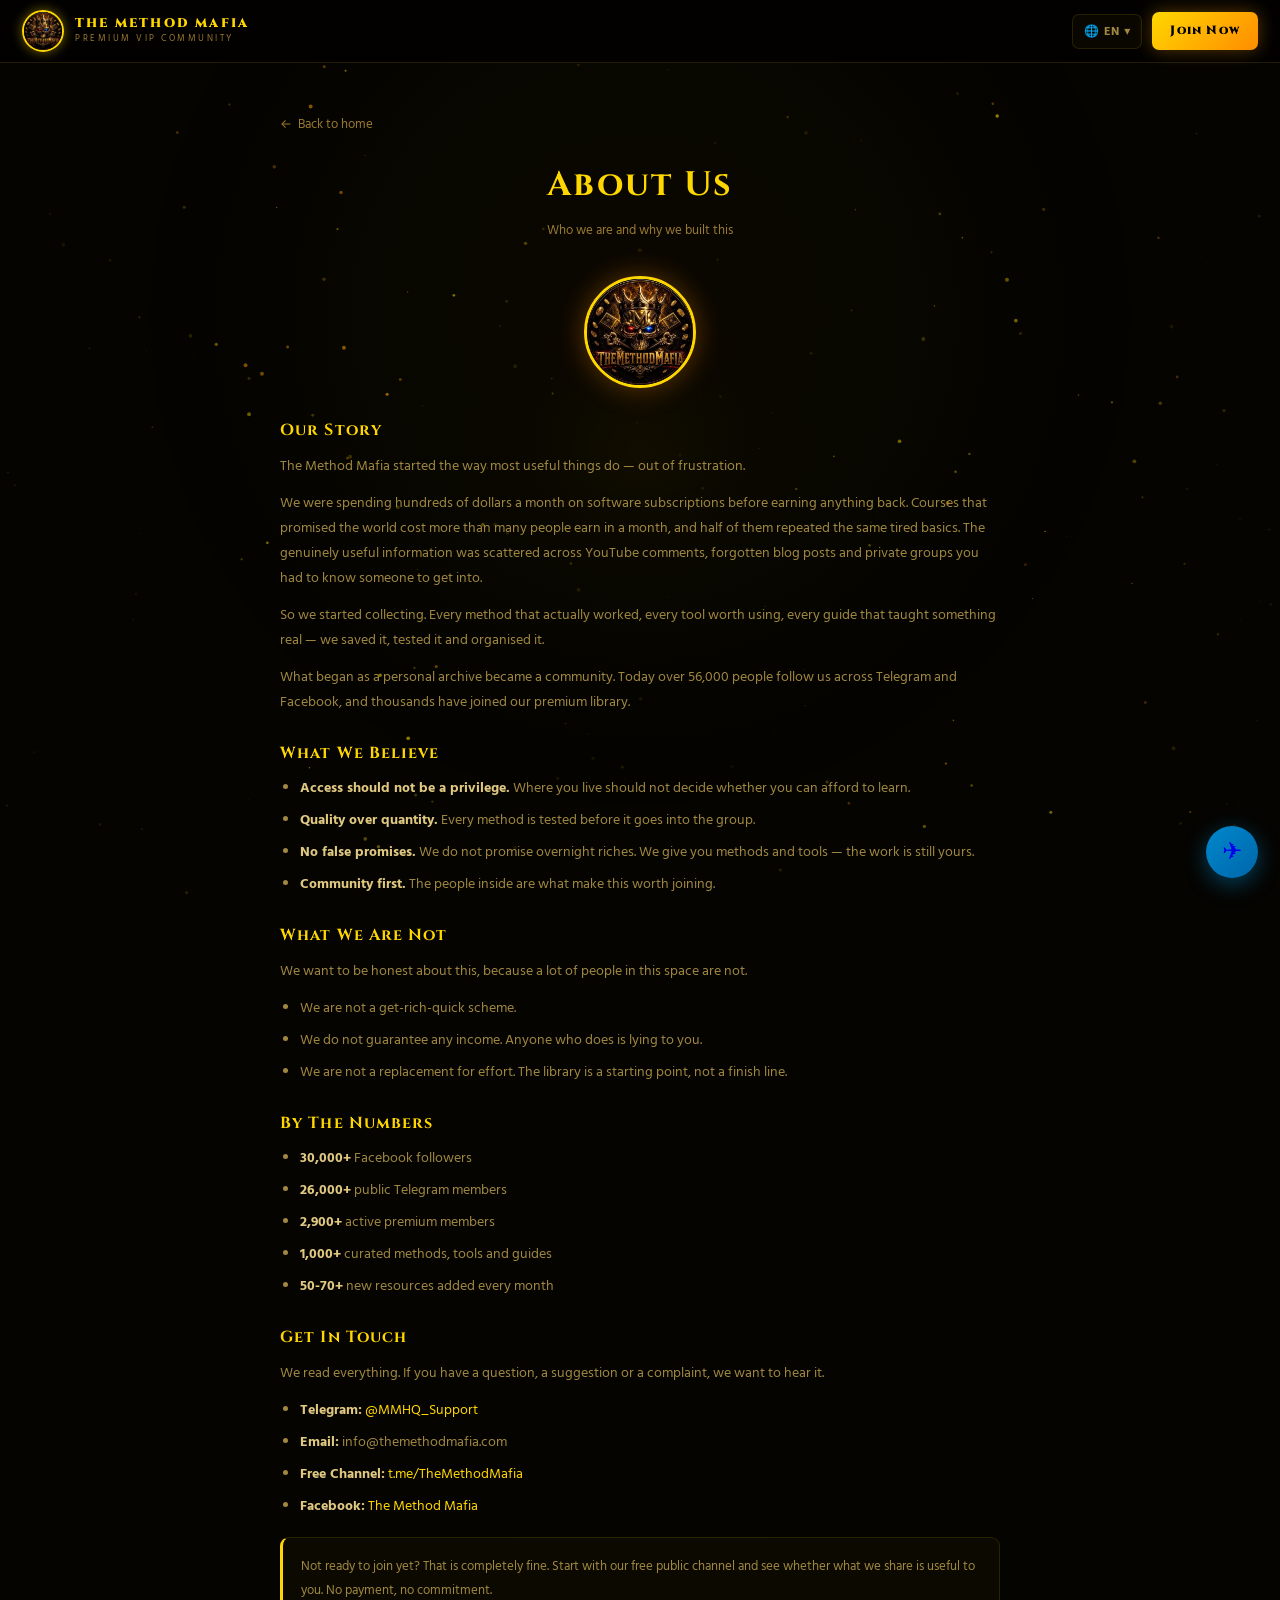
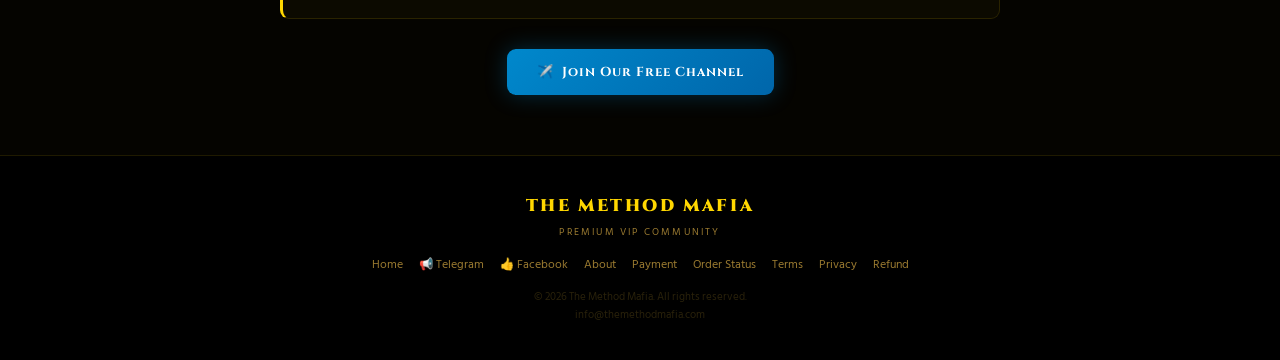
==== about.html @ 637f68e8 "Add files via upload" ====
<!DOCTYPE html>
<html lang="en">
<head>
<meta charset="UTF-8">
<meta name="viewport" content="width=device-width,initial-scale=1">
<title>About Us — The Method Mafia</title>
<meta name="description" content="About The Method Mafia community">
<link rel="icon" href="images/logo.jpg">
<link href="https://fonts.googleapis.com/css2?family=Cinzel:wght@700;900&family=Hind+Siliguri:wght@400;600;700&family=Inter:wght@700;900&display=swap" rel="stylesheet">
<link rel="stylesheet" href="css/style.css">
<script src="config.js"></script>
<script>try{var L=localStorage.getItem('mm_lang');if(L)document.documentElement.lang=L;}catch(e){}</script>
<script async src="https://www.googletagmanager.com/gtag/js"></script>
<script>
window.dataLayer=window.dataLayer||[];function gtag(){dataLayer.push(arguments)}
gtag('js',new Date()); gtag('config', CONFIG.GA_ID);
</script>
</head>
<body>
<canvas id="bg-canvas"></canvas>

<header>
  <div class="hdr-left">
    <a href="index.html" style="display:flex;align-items:center;gap:11px">
      <div class="hdr-logo"><img src="images/logo.jpg" alt="The Method Mafia"></div>
      <div>
        <div class="hdr-name">THE METHOD MAFIA</div>
        <div class="hdr-sub" data-t="footerTag">Premium VIP Community</div>
      </div>
    </a>
  </div>
  <div class="hdr-right">
    <div class="lang-wrap">
      <button class="lang-btn" onclick="toggleLangMenu()">🌐 <span id="langLabel">EN</span> ▾</button>
      <div class="lang-menu" id="langMenu">
        <button class="lang-item" data-lang="en" onclick="setLang('en')">English</button>
        <button class="lang-item" data-lang="bn" onclick="setLang('bn')">বাংলা</button>
        <button class="lang-item" data-lang="hi" onclick="setLang('hi')">हिन्दी</button>
      </div>
    </div>
    <a href="index.html#order" class="btn-gold" data-t="navJoin">Join Now</a>
  </div>
</header>

<div class="page-wrap">
<a href="index.html" class="back-link">← <span data-p="back">Back to home</span></a>
<h1 class="page-title" data-p="abTitle">About Us</h1>
<p class="page-sub" data-p="abSub"></p>
<div class="page-body">

<div style="text-align:center;margin-bottom:30px">
  <img src="images/logo.jpg" alt="The Method Mafia" style="width:112px;height:112px;border-radius:50%;object-fit:cover;border:3px solid var(--gold);margin:0 auto;box-shadow:0 0 28px rgba(255,140,0,.35)">
</div>

<h3 data-p="abH1">Our Story</h3>
<p data-p="abP1"></p><p data-p="abP2"></p><p data-p="abP3"></p><p data-p="abP4"></p>

<h3 data-p="abH2">What We Believe</h3>
<ul><li data-p="abB1"></li><li data-p="abB2"></li><li data-p="abB3"></li><li data-p="abB4"></li></ul>

<h3 data-p="abH3">What We Are Not</h3>
<p data-p="abNP"></p>
<ul><li data-p="abN1"></li><li data-p="abN2"></li><li data-p="abN3"></li></ul>

<h3 data-p="abH4">By The Numbers</h3>
<ul>
  <li data-p="abNum1"></li><li data-p="abNum2"></li><li data-p="abNum3"></li>
  <li data-p="abNum4"></li><li data-p="abNum5"></li>
</ul>

<h3 data-p="abH5">Get In Touch</h3>
<p data-p="abGet"></p>
<ul>
  <li><strong data-p="abTg"></strong> <a data-href="SUPPORT" target="_blank" style="color:var(--gold)" data-cfg="SUPPORT_HANDLE"></a></li>
  <li><strong data-p="abMail"></strong> <span data-cfg="EMAIL"></span></li>
  <li><strong data-p="abFree"></strong> <a data-href="PUBLIC_CHANNEL" target="_blank" style="color:var(--gold)">t.me/TheMethodMafia</a></li>
  <li><strong data-p="abFb"></strong> <a data-href="FACEBOOK_PAGE" target="_blank" style="color:var(--gold)">The Method Mafia</a></li>
</ul>

<div class="info-box"><p data-p="abBox"></p></div>

<div style="text-align:center;margin-top:30px">
  <a class="tg-btn" data-href="PUBLIC_CHANNEL" target="_blank" rel="noopener">✈️ <span data-p="abCta"></span></a>
</div>
</div>
</div>

<footer>
  <div class="ft-name">THE METHOD MAFIA</div>
  <div class="ft-tag" data-t="footerTag">Premium VIP Community</div>
  <div class="ft-links">
    <a href="index.html">Home</a>
    <a data-href="PUBLIC_CHANNEL" target="_blank" rel="noopener">📢 Telegram</a>
    <a data-href="FACEBOOK_PAGE" target="_blank" rel="noopener">👍 Facebook</a>
    <a href="about.html" data-t="ftAbout">About</a>
    <a href="payment.html" data-t="ftPayment">Payment</a>
    <a href="order-status.html" data-t="ftOrder">Order Status</a>
    <a href="terms.html" data-t="ftTerms">Terms</a>
    <a href="privacy.html" data-t="ftPrivacy">Privacy</a>
    <a href="refund.html" data-t="ftRefund">Refund</a>
  </div>
  <div class="ft-copy">
    © 2026 The Method Mafia. <span data-t="ftRights">All rights reserved.</span><br>
    <span data-cfg="EMAIL">info@themethodmafia.com</span>
  </div>
</footer>

<a class="float-tg" data-href="SUPPORT" target="_blank" rel="noopener" title="Telegram">✈️</a>
<div class="toast" id="toast"></div>

<script src="js/translations.js"></script>
<script src="js/pages.js"></script>
<script src="js/main.js"></script>
</body>
</html>
---- css/style.css ----
/* ═══════════════════════════════════════════════════════════
   THE METHOD MAFIA — STYLESHEET
   সব রঙ ও ডিজাইন এখানে। রঙ বদলাতে চাইলে :root এ বদলাও।
   ═══════════════════════════════════════════════════════════ */

/* ─── রঙ (এখানে বদলালে পুরো সাইটে বদলাবে) ─── */
:root{
  --gold:#FFD700;
  --gold-2:#FFA500;
  --gold-3:#c8960c;
  --gold-dim:#9a7a30;
  --bg:#050400;
  --bg-2:#0b0900;
  --card:rgba(255,215,0,.03);
  --card-hover:rgba(255,215,0,.06);
  --line:rgba(255,215,0,.12);
  --line-2:rgba(255,215,0,.28);
  --text:#f0dfa0;
  --text-dim:#a08840;
  --white:#fff;
  --green:#22c55e;
  --red:#ff4444;
  --radius:12px;
  --radius-lg:20px;
  --font-display:'Cinzel',Georgia,serif;
  --font-body:'Hind Siliguri','Inter',system-ui,sans-serif;
}

*,*::before,*::after{box-sizing:border-box;margin:0;padding:0}
html{scroll-behavior:smooth;-webkit-text-size-adjust:100%}
body{
  font-family:var(--font-body);
  background:var(--bg);
  color:var(--text);
  overflow-x:hidden;
  line-height:1.6;
}
img{max-width:100%;display:block}
a{text-decoration:none}
button{font-family:inherit;cursor:pointer;border:none}

/* ─── PARTICLE CANVAS ─── */
#bg-canvas{position:fixed;inset:0;z-index:0;pointer-events:none;opacity:.8}

/* ─── PROGRESS BAR ─── */
.progress-bar{
  position:fixed;top:0;left:0;height:2px;width:0;z-index:900;
  background:linear-gradient(90deg,var(--gold),var(--gold-2));
  transition:width .1s linear;
}

/* ═══ HEADER ═══ */
header{
  position:sticky;top:0;z-index:500;
  background:rgba(3,2,0,.92);
  backdrop-filter:blur(18px);
  -webkit-backdrop-filter:blur(18px);
  border-bottom:1px solid var(--line);
  padding:10px 22px;
  display:flex;align-items:center;justify-content:space-between;gap:12px;
}
.hdr-left{display:flex;align-items:center;gap:11px;min-width:0}
.hdr-logo{
  width:42px;height:42px;border-radius:50%;overflow:hidden;flex-shrink:0;
  border:2px solid var(--gold);
  box-shadow:0 0 12px rgba(255,215,0,.45);
}
.hdr-logo img{width:100%;height:100%;object-fit:cover}
.hdr-name{
  font-family:var(--font-display);font-size:12.5px;font-weight:900;
  color:var(--gold);letter-spacing:2.2px;line-height:1.25;white-space:nowrap;
}
.hdr-sub{font-size:8.5px;color:var(--gold-dim);letter-spacing:2.5px;text-transform:uppercase}
.hdr-right{display:flex;align-items:center;gap:10px;flex-shrink:0}

/* Language switcher */
.lang-wrap{position:relative}
.lang-btn{
  background:var(--card);border:1px solid var(--line);
  color:var(--text-dim);padding:7px 11px;border-radius:7px;
  font-size:12px;font-weight:700;display:flex;align-items:center;gap:5px;
  transition:.2s;
}
.lang-btn:hover{border-color:var(--line-2);color:var(--gold)}
.lang-menu{
  position:absolute;top:calc(100% + 6px);right:0;
  background:#0a0800;border:1px solid var(--line-2);
  border-radius:9px;overflow:hidden;min-width:130px;
  box-shadow:0 12px 32px rgba(0,0,0,.7);
  opacity:0;visibility:hidden;transform:translateY(-6px);
  transition:.2s;z-index:600;
}
.lang-menu.open{opacity:1;visibility:visible;transform:translateY(0)}
.lang-item{
  display:block;width:100%;text-align:left;background:none;
  padding:11px 14px;font-size:13px;color:var(--text-dim);
  transition:.15s;font-weight:600;
}
.lang-item:hover{background:var(--card-hover);color:var(--gold)}
.lang-item.active{color:var(--gold);background:rgba(255,215,0,.07)}

.btn-gold{
  background:linear-gradient(135deg,var(--gold),#FF8C00);
  color:#000;padding:9px 18px;border-radius:7px;
  font-family:var(--font-display);font-size:12px;font-weight:900;
  letter-spacing:1.2px;white-space:nowrap;
  box-shadow:0 0 18px rgba(255,165,0,.35);
  transition:transform .2s,box-shadow .2s;
}
.btn-gold:hover{transform:translateY(-2px);box-shadow:0 0 30px rgba(255,165,0,.55)}

/* ═══ TICKER ═══ */
.ticker-wrap{
  background:rgba(255,215,0,.03);border-bottom:1px solid var(--line);
  padding:7px 0;overflow:hidden;position:relative;z-index:1;
}
.ticker{display:flex;gap:56px;white-space:nowrap;animation:tick 40s linear infinite;width:max-content}
.ticker span{font-size:10.5px;color:var(--gold);font-weight:600;letter-spacing:.4px}
.ticker span::before{content:"⚡ "}
@keyframes tick{from{transform:translateX(0)}to{transform:translateX(-50%)}}

/* ═══ HERO ═══ */
.hero{
  position:relative;z-index:1;text-align:center;
  padding:56px 20px 48px;
  display:flex;flex-direction:column;align-items:center;
}
.logo-wrap{position:relative;width:180px;height:180px;margin:0 auto 24px}
.logo-img{
  width:180px;height:180px;border-radius:50%;object-fit:cover;
  border:3px solid var(--gold);
  box-shadow:0 0 0 7px rgba(255,215,0,.06),0 0 45px rgba(255,140,0,.4);
  animation:float 5s ease-in-out infinite;
  position:relative;z-index:2;transition:box-shadow .3s;
}
.logo-wrap:hover .logo-img{box-shadow:0 0 0 11px rgba(255,215,0,.1),0 0 70px rgba(255,140,0,.65)}
.logo-ring{
  position:absolute;top:50%;left:50%;width:216px;height:216px;
  border-radius:50%;border:1.5px solid rgba(255,215,0,.22);
  transform:translate(-50%,-50%) rotateX(72deg);
  animation:ring 9s linear infinite;pointer-events:none;
}
.logo-ring-2{
  position:absolute;top:50%;left:50%;width:244px;height:244px;
  border-radius:50%;border:1px solid rgba(255,165,0,.1);
  transform:translate(-50%,-50%) rotateX(72deg) rotateZ(60deg);
  animation:ring 14s linear infinite reverse;pointer-events:none;
}
@keyframes float{0%,100%{transform:translateY(0)}50%{transform:translateY(-14px)}}
@keyframes ring{
  from{transform:translate(-50%,-50%) rotateX(72deg) rotateZ(0)}
  to{transform:translate(-50%,-50%) rotateX(72deg) rotateZ(360deg)}
}

.live-badge{
  display:inline-flex;align-items:center;gap:6px;
  background:rgba(200,0,0,.1);border:1px solid rgba(255,60,60,.28);
  color:var(--red);font-size:10.5px;font-weight:700;
  padding:5px 13px;border-radius:100px;margin-bottom:16px;
  letter-spacing:.8px;text-transform:uppercase;
}
.dot{width:6px;height:6px;border-radius:50%;background:var(--red);animation:blink 1.3s infinite}
@keyframes blink{0%,100%{opacity:1}50%{opacity:.15}}

h1.hero-title{
  font-family:var(--font-display);
  font-size:clamp(26px,6vw,58px);
  font-weight:900;letter-spacing:3.5px;line-height:1.06;margin-bottom:10px;
  background:linear-gradient(180deg,#fff 0%,var(--gold) 45%,var(--gold-2) 78%,var(--gold-3) 100%);
  -webkit-background-clip:text;background-clip:text;-webkit-text-fill-color:transparent;
}
.hero-sub{
  font-size:clamp(11px,1.7vw,14px);color:var(--text-dim);
  font-weight:600;letter-spacing:1.6px;text-transform:uppercase;
  margin-bottom:8px;max-width:600px;
}
.hero-free-note{font-size:11.5px;color:rgba(255,215,0,.45);margin-bottom:26px;letter-spacing:.3px}

/* Countdown */
.cd-wrap{
  display:inline-flex;flex-direction:column;align-items:center;gap:11px;
  background:rgba(0,0,0,.55);border:1px solid var(--line-2);
  border-radius:14px;padding:17px 26px;margin-bottom:24px;
  backdrop-filter:blur(10px);box-shadow:0 18px 50px rgba(0,0,0,.5);
}
.cd-label{font-size:9.5px;color:var(--red);font-weight:700;letter-spacing:2.2px;text-transform:uppercase}
.cd-row{display:flex;gap:9px;align-items:flex-start}
.cd-box{
  background:rgba(255,215,0,.06);border:1px solid var(--line-2);
  border-radius:8px;padding:9px 13px;text-align:center;min-width:58px;
}
.cd-n{
  font-family:'Inter',sans-serif;font-size:28px;font-weight:900;color:var(--gold);
  line-height:1;display:block;text-shadow:0 0 14px rgba(255,215,0,.35);
}
.cd-u{font-size:8.5px;color:var(--gold-dim);letter-spacing:1.6px;text-transform:uppercase;margin-top:3px}
.cd-sep{font-size:24px;font-weight:900;color:var(--gold);opacity:.25;line-height:1.3}

/* Stats */
.stats{display:flex;justify-content:center;gap:11px;flex-wrap:wrap;margin-bottom:26px}
.stat{
  background:var(--card);border:1px solid var(--line);border-radius:11px;
  padding:12px 17px;text-align:center;min-width:98px;transition:.3s;
}
.stat:hover{transform:translateY(-4px);border-color:var(--line-2)}
.stat-n{font-family:'Inter',sans-serif;font-size:19px;font-weight:900;color:var(--gold)}
.stat-l{font-size:9.5px;color:var(--gold-dim);margin-top:3px;letter-spacing:.3px}

.cta-lg{
  display:inline-block;
  background:linear-gradient(135deg,#FFD700 0%,#FFA500 55%,#FF7A00 100%);
  color:#000;padding:17px 46px;border-radius:8px;
  font-family:var(--font-display);font-size:16px;font-weight:900;letter-spacing:1.8px;
  box-shadow:0 0 38px rgba(255,165,0,.42),0 8px 26px rgba(0,0,0,.6);
  transition:transform .25s,box-shadow .25s;margin-bottom:11px;
}
.cta-lg:hover{transform:translateY(-4px) scale(1.02);box-shadow:0 0 58px rgba(255,165,0,.62)}
.cta-note{font-size:10.5px;color:var(--gold-dim);letter-spacing:.4px}

/* ═══ LAYOUT ═══ */
.divider{height:1px;background:linear-gradient(90deg,transparent,var(--line-2),transparent);position:relative;z-index:1}
section{max-width:1000px;margin:0 auto;padding:54px 20px;position:relative;z-index:1}
.eyebrow{
  text-align:center;font-size:12px;font-weight:700;
  color:var(--gold-3);letter-spacing:1.2px;
  text-transform:uppercase;margin-bottom:9px;
}
/* বাংলা ও হিন্দিতে uppercase আর wide spacing পড়া কঠিন করে */
html[lang="bn"] .eyebrow,
html[lang="hi"] .eyebrow{
  text-transform:none;letter-spacing:.5px;font-size:13px;
}
html[lang="bn"] .hdr-sub,
html[lang="hi"] .hdr-sub{text-transform:none;letter-spacing:.4px;font-size:10px}
html[lang="bn"] .p-name,
html[lang="hi"] .p-name{text-transform:none;letter-spacing:.6px;font-size:12.5px}
html[lang="bn"] .cd-label,
html[lang="hi"] .cd-label{text-transform:none;letter-spacing:.5px;font-size:11px}
html[lang="bn"] .cd-u,
html[lang="hi"] .cd-u{text-transform:none;letter-spacing:.3px;font-size:10px}
html[lang="bn"] .lbl,
html[lang="hi"] .lbl{text-transform:none;letter-spacing:.3px;font-size:11.5px}
html[lang="bn"] .ft-tag,
html[lang="hi"] .ft-tag{text-transform:none;letter-spacing:.4px;font-size:11px}
html[lang="bn"] .why-t,
html[lang="hi"] .why-t{letter-spacing:.4px;font-size:13px}
html[lang="bn"] .final-or,
html[lang="hi"] .final-or{text-transform:none;letter-spacing:.4px;font-size:12px}
html[lang="bn"] .live-badge,
html[lang="hi"] .live-badge{text-transform:none;letter-spacing:.3px;font-size:12px}
html[lang="bn"] .p-badge,
html[lang="hi"] .p-badge{text-transform:none;letter-spacing:.4px;font-size:10.5px}
html[lang="bn"] .hero-sub,
html[lang="hi"] .hero-sub{text-transform:none;letter-spacing:.4px;font-size:14px}
h2.sec-title{
  font-family:var(--font-display);font-size:clamp(19px,3.8vw,32px);font-weight:900;
  text-align:center;margin-bottom:6px;color:var(--gold);letter-spacing:1.8px;
  text-shadow:0 0 22px rgba(255,215,0,.18);
}
.sec-sub{text-align:center;color:var(--gold-dim);font-size:13px;margin-bottom:32px;letter-spacing:.3px}
html[lang="bn"] .sec-sub,html[lang="hi"] .sec-sub{font-size:13.5px}
html[lang="bn"] h2.sec-title,html[lang="hi"] h2.sec-title{letter-spacing:.8px}

/* ═══ PROBLEM CARDS ═══ */
.prob-grid{display:grid;grid-template-columns:repeat(auto-fit,minmax(230px,1fr));gap:14px}
.prob-card{
  background:rgba(120,0,0,.04);border:1px solid rgba(255,80,80,.12);
  border-radius:var(--radius);padding:20px;transition:.3s;
}
.prob-card:hover{border-color:rgba(255,80,80,.3);transform:translateY(-3px)}
.prob-icon{font-size:24px;margin-bottom:9px;display:block}
.prob-t{font-size:14px;font-weight:700;color:#e8b8b8;margin-bottom:7px}
.prob-d{font-size:12.5px;color:var(--gold-dim);line-height:1.65}

/* ═══ BANNER ═══ */
.banner-wrap{
  border-radius:var(--radius);overflow:hidden;border:2px solid var(--line-2);
  box-shadow:0 0 48px rgba(255,140,0,.1),0 26px 70px rgba(0,0,0,.7);
  transition:transform .4s;
}
.banner-wrap:hover{transform:translateY(-4px)}

/* ═══ TELEGRAM BLOCK ═══ */
.tg-block{
  background:linear-gradient(145deg,rgba(0,136,204,.06),rgba(255,215,0,.03));
  border:1px solid rgba(0,136,204,.25);
  border-radius:var(--radius-lg);padding:30px 26px;text-align:center;margin-top:30px;
}
.tg-block h3{font-family:var(--font-display);font-size:17px;color:var(--gold);margin-bottom:8px;letter-spacing:1.4px}
.tg-block p{font-size:13px;color:var(--gold-dim);margin-bottom:18px;line-height:1.7;max-width:520px;margin-left:auto;margin-right:auto}
.tg-btn{
  display:inline-flex;align-items:center;gap:8px;
  background:linear-gradient(135deg,#0088cc,#0066aa);color:#fff;
  padding:13px 30px;border-radius:9px;
  font-family:var(--font-display);font-size:13px;font-weight:700;letter-spacing:1px;
  box-shadow:0 0 22px rgba(0,136,204,.3);transition:.2s;
}
.tg-btn:hover{transform:translateY(-3px);box-shadow:0 0 38px rgba(0,136,204,.55)}

/* ═══ TABS ═══ */
.tabs{display:flex;gap:7px;flex-wrap:wrap;justify-content:center;margin-bottom:22px}
.tab-btn{
  background:var(--card);border:1px solid var(--line);color:var(--gold-dim);
  padding:8px 15px;border-radius:7px;font-size:11.5px;font-weight:700;transition:.2s;
}
.tab-btn.active{background:rgba(255,215,0,.1);border-color:var(--gold);color:var(--gold)}
.tab-btn:hover:not(.active){border-color:var(--line-2);color:#d4a820}
.tab-panel{display:none}
.tab-panel.active{display:block;animation:fadeIn .35s ease}
@keyframes fadeIn{from{opacity:0;transform:translateY(8px)}to{opacity:1;transform:none}}

.items-grid{display:grid;grid-template-columns:repeat(auto-fill,minmax(238px,1fr));gap:8px}
.item{
  background:var(--card);border:1px solid var(--line);border-radius:8px;
  padding:11px 13px;display:flex;align-items:flex-start;gap:9px;transition:.2s;
}
.item:hover{border-color:var(--line-2);background:var(--card-hover);transform:translateX(3px)}
.item-ic{font-size:15px;flex-shrink:0;line-height:1.4}
.item-tx{font-size:12.5px;color:#c8a84b;line-height:1.45}
.tag{
  display:inline-block;font-size:8.5px;font-weight:800;padding:1px 6px;
  border-radius:3px;margin-left:5px;vertical-align:middle;letter-spacing:.5px;text-transform:uppercase;
}
.tag-hot{background:rgba(200,0,0,.13);color:#ff5555;border:1px solid rgba(255,0,0,.25)}
.tag-new{background:rgba(124,58,237,.13);color:#a78bfa;border:1px solid rgba(124,58,237,.25)}

/* ═══ WHY ═══ */
.why-grid{display:grid;grid-template-columns:repeat(auto-fill,minmax(200px,1fr));gap:13px}
.why-card{
  background:var(--card);border:1px solid var(--line);border-radius:var(--radius);
  padding:22px 17px;text-align:center;transition:.3s;
}
.why-card:hover{transform:translateY(-6px);border-color:var(--line-2);box-shadow:0 18px 38px rgba(0,0,0,.5)}
.why-ic{font-size:28px;margin-bottom:10px;display:block}
.why-t{font-family:var(--font-display);font-size:11px;color:var(--gold);font-weight:700;margin-bottom:7px;letter-spacing:1.3px}
.why-d{font-size:11.5px;color:var(--gold-dim);line-height:1.65}

/* ═══ TESTIMONIALS ═══ */
.t-grid{display:grid;grid-template-columns:repeat(auto-fill,minmax(222px,1fr));gap:13px}
.t-card{
  background:rgba(8,6,0,.75);border:1px solid var(--line);
  border-radius:var(--radius);padding:18px;transition:.3s;
}
.t-card:hover{transform:translateY(-4px);border-color:var(--line-2)}
.t-head{display:flex;align-items:center;gap:10px;margin-bottom:11px}
.t-av{
  width:36px;height:36px;border-radius:50%;flex-shrink:0;
  display:flex;align-items:center;justify-content:center;
  font-weight:900;font-size:12.5px;color:#000;
  background:linear-gradient(135deg,var(--gold),var(--gold-2));
}
.t-name{font-size:12.5px;font-weight:700;color:#f0d080}
.t-date{font-size:9.5px;color:var(--gold-dim)}
.t-stars{color:var(--gold);font-size:11px;margin-bottom:7px;letter-spacing:2.5px}
.t-text{font-size:12px;color:var(--gold-dim);line-height:1.7}

/* ═══ PRICING ═══ */
.price-grid{display:grid;grid-template-columns:repeat(auto-fit,minmax(275px,1fr));gap:20px;max-width:700px;margin:0 auto}
.price-card{
  background:rgba(5,4,0,.9);border-radius:var(--radius-lg);
  padding:34px 25px;text-align:center;position:relative;transition:.35s;
}
.price-card.featured{border:2px solid rgba(255,215,0,.45);box-shadow:0 0 48px rgba(255,140,0,.12),0 26px 62px rgba(0,0,0,.7)}
.price-card.plain{border:1px solid var(--line);box-shadow:0 18px 46px rgba(0,0,0,.6)}
.price-card:hover{transform:translateY(-8px)}
.p-badge{
  position:absolute;top:-1px;left:50%;transform:translateX(-50%);
  background:linear-gradient(135deg,var(--gold),var(--gold-2));color:#000;
  font-family:var(--font-display);font-size:8.5px;font-weight:900;
  padding:5px 17px;border-radius:0 0 10px 10px;letter-spacing:1.3px;
  text-transform:uppercase;white-space:nowrap;
}
.p-name{font-family:var(--font-display);font-size:10.5px;color:var(--gold-dim);letter-spacing:2.6px;text-transform:uppercase;margin-bottom:13px;margin-top:11px}
.p-price{font-family:var(--font-display);font-size:52px;font-weight:900;color:var(--gold);line-height:1;text-shadow:0 0 26px rgba(255,215,0,.3)}
.p-price sup{font-size:20px;vertical-align:top;margin-top:11px;display:inline-block}
.p-per{font-size:16px;color:var(--gold-dim);font-weight:400}
.p-freq{font-size:11.5px;color:var(--gold-dim);margin:7px 0 3px;letter-spacing:.3px}
.p-bdt{font-size:12.5px;color:#a07820;margin-bottom:20px;font-weight:600}
.p-feats{text-align:left;margin-bottom:20px;display:flex;flex-direction:column;gap:8px}
.p-feat{display:flex;align-items:flex-start;gap:9px;font-size:12.5px;color:#c8a84b;line-height:1.5}
.chk{color:var(--green);font-size:13px;flex-shrink:0;margin-top:2px}
.p-btn{
  display:block;width:100%;
  background:linear-gradient(135deg,#FFD700,#FFA500 55%,#FF7A00);
  color:#000;padding:14px;border-radius:8px;
  font-family:var(--font-display);font-size:13.5px;font-weight:900;letter-spacing:1.3px;
  box-shadow:0 0 20px rgba(255,165,0,.3);transition:.2s;
}
.p-btn:hover{transform:translateY(-2px);box-shadow:0 0 36px rgba(255,165,0,.5)}
.p-btn.outline{background:transparent;border:2px solid rgba(255,215,0,.4);color:var(--gold);box-shadow:none}
.p-btn.outline:hover{background:rgba(255,215,0,.06)}
.price-note{text-align:center;margin-top:20px;font-size:11.5px;color:var(--gold-dim)}
.price-note a{color:var(--gold);font-weight:700}

/* ═══ FORM ═══ */
.form-wrap{
  background:rgba(5,4,0,.92);border:1px solid var(--line-2);
  border-radius:var(--radius-lg);padding:34px 30px;max-width:560px;margin:0 auto;
  box-shadow:0 36px 90px rgba(0,0,0,.7);
}
.form-title{font-family:var(--font-display);font-size:18px;font-weight:900;color:var(--gold);margin-bottom:5px;letter-spacing:1.4px;text-align:center}
.form-sub{font-size:11.5px;color:var(--gold-dim);text-align:center;margin-bottom:24px}
.fg{margin-bottom:14px}
.lbl{display:block;font-size:9.5px;font-weight:700;color:var(--gold-dim);margin-bottom:6px;letter-spacing:1.1px;text-transform:uppercase}
.inp{
  width:100%;background:rgba(255,215,0,.04);border:1px solid var(--line);
  border-radius:8px;padding:12px 14px;color:var(--text);font-size:14px;
  font-family:var(--font-body);outline:none;transition:.2s;
}
.inp:focus{border-color:var(--gold);box-shadow:0 0 12px rgba(255,215,0,.08)}
.inp::placeholder{color:rgba(128,104,32,.4)}
.inp.error{border-color:var(--red)}

.plan-row{display:flex;gap:8px}
.plan-opt{
  flex:1;background:rgba(255,215,0,.04);border:2px solid transparent;
  border-radius:8px;padding:12px 8px;text-align:center;
  font-size:12px;font-weight:700;color:var(--gold-dim);transition:.2s;
}
.plan-opt.sel{border-color:var(--gold);color:var(--gold);background:rgba(255,215,0,.07)}
.plan-ic{font-size:17px;display:block;margin-bottom:4px}

.order-box{
  background:rgba(255,215,0,.03);border:1px solid var(--line);
  border-radius:9px;padding:15px;margin:16px 0 18px;
}
.o-row{display:flex;justify-content:space-between;font-size:12.5px;margin-bottom:8px;color:var(--gold-dim)}
.o-row.total{border-top:1px solid var(--line);padding-top:9px;margin-top:3px;margin-bottom:0;font-weight:700;color:#f0d080;font-size:14.5px}
.o-gold{color:var(--gold);font-weight:700}

.submit-btn{
  width:100%;background:linear-gradient(135deg,#FFD700,#FFA500 55%,#FF7A00);
  color:#000;padding:16px;border-radius:9px;
  font-family:var(--font-display);font-size:15px;font-weight:900;letter-spacing:1.6px;
  box-shadow:0 0 26px rgba(255,165,0,.3);transition:.25s;
}
.submit-btn:hover{transform:translateY(-3px);box-shadow:0 0 44px rgba(255,165,0,.5)}
.submit-btn:disabled{opacity:.55;cursor:not-allowed;transform:none}
.form-footer{text-align:center;margin-top:13px;font-size:10.5px;color:rgba(128,104,32,.55);line-height:1.6}

/* ═══ FAQ ═══ */
.faq{max-width:680px;margin:24px auto 0}
.faq-item{
  background:var(--card);border:1px solid var(--line);
  border-radius:10px;margin-bottom:7px;overflow:hidden;transition:.2s;
}
.faq-item.open{border-color:var(--line-2)}
.faq-q{
  width:100%;background:none;padding:15px 17px;text-align:left;
  font-size:13px;font-weight:700;color:#c8a84b;
  display:flex;justify-content:space-between;align-items:center;gap:12px;transition:.2s;
}
.faq-q:hover{color:var(--gold)}
.faq-ic{font-size:17px;flex-shrink:0;color:var(--gold);transition:transform .25s}
.faq-item.open .faq-ic{transform:rotate(45deg)}
.faq-a{max-height:0;overflow:hidden;transition:max-height .32s ease,padding .3s;font-size:12.5px;color:var(--gold-dim);line-height:1.75;padding:0 17px}
.faq-item.open .faq-a{max-height:280px;padding:0 17px 15px}

/* ═══ FOOTER ═══ */
footer{
  background:rgba(0,0,0,.97);border-top:1px solid var(--line);
  text-align:center;padding:36px 20px;position:relative;z-index:1;
}
.ft-logo-img{width:56px;height:56px;border-radius:50%;object-fit:cover;border:2px solid var(--gold);margin:0 auto 14px;box-shadow:0 0 16px rgba(255,215,0,.3)}
.ft-name{font-family:var(--font-display);font-size:17px;color:var(--gold);letter-spacing:2.6px;font-weight:900;margin-bottom:5px}
.ft-tag{font-size:9.5px;color:var(--gold-dim);letter-spacing:2.2px;text-transform:uppercase;margin-bottom:16px}
.ft-links{display:flex;gap:16px;justify-content:center;flex-wrap:wrap;margin-bottom:14px}
.ft-links a{font-size:11.5px;color:var(--gold-dim);transition:.2s}
.ft-links a:hover{color:var(--gold)}
.ft-copy{font-size:10.5px;color:rgba(128,104,32,.32);line-height:1.7}

/* ═══ FLOATING ═══ */
.float-tg{
  position:fixed;bottom:22px;right:22px;width:52px;height:52px;border-radius:50%;
  background:linear-gradient(135deg,#0088cc,#0066aa);
  display:flex;align-items:center;justify-content:center;font-size:24px;
  box-shadow:0 6px 22px rgba(0,136,204,.45);z-index:800;
  transition:.25s;text-decoration:none;
}
.float-tg:hover{transform:scale(1.1) translateY(-3px);box-shadow:0 10px 30px rgba(0,136,204,.6)}

.scroll-top{
  position:fixed;bottom:24px;left:22px;width:40px;height:40px;border-radius:50%;
  background:rgba(255,215,0,.08);border:1px solid var(--line-2);color:var(--gold);
  font-size:16px;display:flex;align-items:center;justify-content:center;
  opacity:0;pointer-events:none;transition:.25s;z-index:800;
}
.scroll-top.show{opacity:1;pointer-events:auto}
.scroll-top:hover{background:rgba(255,215,0,.16);transform:translateY(-3px)}

/* ═══ TOAST ═══ */
.toast{
  position:fixed;bottom:88px;right:22px;max-width:290px;
  background:rgba(3,2,0,.97);border:1px solid var(--gold);color:var(--gold);
  padding:13px 19px;border-radius:9px;font-size:12.5px;font-weight:700;
  z-index:950;transform:translateY(70px);opacity:0;pointer-events:none;
  transition:.3s;box-shadow:0 0 20px rgba(255,215,0,.15);
}
.toast.show{transform:translateY(0);opacity:1}
.toast.err{border-color:var(--red);color:var(--red)}

/* ═══ LIVE ACTIVITY ═══ */
.live-pop{
  position:fixed;bottom:22px;left:22px;max-width:265px;
  background:rgba(6,5,0,.96);border:1px solid var(--line-2);
  border-radius:11px;padding:11px 15px;
  display:flex;align-items:center;gap:10px;
  z-index:850;transform:translateX(-120%);opacity:0;
  transition:.4s cubic-bezier(.4,0,.2,1);
  box-shadow:0 10px 30px rgba(0,0,0,.6);
}
.live-pop.show{transform:translateX(0);opacity:1}
.live-av{
  width:32px;height:32px;border-radius:50%;flex-shrink:0;
  background:linear-gradient(135deg,var(--gold),var(--gold-2));
  display:flex;align-items:center;justify-content:center;
  font-size:12px;font-weight:900;color:#000;
}
.live-tx{font-size:11.5px;color:var(--text);line-height:1.4}
.live-tx b{color:var(--gold)}
.live-time{font-size:9.5px;color:var(--gold-dim);margin-top:2px}

/* ═══ EXIT POPUP ═══ */
.exit-overlay{
  position:fixed;inset:0;background:rgba(0,0,0,.85);
  backdrop-filter:blur(6px);z-index:990;
  display:flex;align-items:center;justify-content:center;padding:20px;
  opacity:0;visibility:hidden;transition:.3s;
}
.exit-overlay.show{opacity:1;visibility:visible}
.exit-box{
  background:linear-gradient(160deg,#0d0b00,#050400);
  border:2px solid var(--line-2);border-radius:var(--radius-lg);
  padding:34px 28px;max-width:400px;text-align:center;
  transform:scale(.92);transition:.3s;
}
.exit-overlay.show .exit-box{transform:scale(1)}
.exit-icon{font-size:38px;margin-bottom:14px}
.exit-title{font-family:var(--font-display);font-size:19px;color:var(--gold);margin-bottom:10px;letter-spacing:1.3px}
.exit-text{font-size:13px;color:var(--gold-dim);line-height:1.7;margin-bottom:22px}
.exit-close{
  display:block;width:100%;background:none;color:var(--gold-dim);
  font-size:12px;margin-top:12px;padding:8px;transition:.2s;
}
.exit-close:hover{color:var(--text)}

/* ═══ REVEAL ═══ */
.reveal{opacity:0;transform:translateY(26px);transition:opacity .65s ease,transform .65s ease}
.reveal.vis{opacity:1;transform:none}

/* ═══ INNER PAGES ═══ */
.page-wrap{max-width:760px;margin:0 auto;padding:48px 20px 60px;position:relative;z-index:1}
.page-title{
  font-family:var(--font-display);font-size:clamp(22px,4.5vw,34px);
  color:var(--gold);letter-spacing:2px;margin-bottom:8px;text-align:center;
}
.page-sub{text-align:center;color:var(--gold-dim);font-size:12.5px;margin-bottom:36px}
.page-body h3{
  font-family:var(--font-display);font-size:16px;color:var(--gold);
  margin:26px 0 10px;letter-spacing:1.1px;
}
.page-body p{font-size:13.5px;color:var(--text-dim);line-height:1.85;margin-bottom:12px}
.page-body ul{margin:0 0 14px 20px}
.page-body li{font-size:13.5px;color:var(--text-dim);line-height:1.85;margin-bottom:7px}
.page-body strong{color:#e0c880}
.info-box{
  background:var(--card);border:1px solid var(--line);
  border-left:3px solid var(--gold);border-radius:9px;
  padding:16px 18px;margin:18px 0;
}
.info-box p{margin-bottom:0;font-size:13px}
.back-link{
  display:inline-flex;align-items:center;gap:6px;color:var(--gold-dim);
  font-size:12.5px;margin-bottom:24px;transition:.2s;
}
.back-link:hover{color:var(--gold)}

/* Payment steps */
.step{
  display:flex;gap:15px;padding:18px 0;border-bottom:1px solid var(--line);
}
.step:last-child{border-bottom:none}
.step-n{
  width:32px;height:32px;border-radius:50%;flex-shrink:0;
  background:linear-gradient(135deg,var(--gold),var(--gold-2));
  color:#000;display:flex;align-items:center;justify-content:center;
  font-weight:900;font-size:14px;font-family:'Inter',sans-serif;
}
.step-body h4{font-size:14.5px;color:#f0d080;margin-bottom:5px;font-weight:700}
.step-body p{font-size:12.5px;color:var(--gold-dim);line-height:1.7;margin:0}

/* ═══ RESPONSIVE ═══ */
@media(max-width:700px){
  header{padding:9px 14px}
  .hdr-name{font-size:11px;letter-spacing:1.6px}
  .hdr-sub{font-size:7.5px;letter-spacing:1.8px}
  .btn-gold{padding:8px 14px;font-size:11px}
  .hero{padding:42px 16px 38px}
  .logo-wrap,.logo-img{width:145px;height:145px}
  .logo-ring{width:178px;height:178px}
  .logo-ring-2{width:200px;height:200px}
  section{padding:40px 16px}
  .price-grid{grid-template-columns:1fr}
  .form-wrap{padding:24px 17px}
  .cd-box{min-width:52px;padding:8px 11px}
  .cd-n{font-size:24px}
  .float-tg{width:46px;height:46px;font-size:21px;bottom:18px;right:18px}
  .scroll-top{width:36px;height:36px;bottom:20px;left:18px}
  .live-pop{max-width:230px;bottom:18px;left:18px;padding:9px 12px}
  .toast{bottom:76px;right:18px;max-width:250px}
}
@media(max-width:380px){
  .hdr-sub{display:none}
  .stats{gap:8px}
  .stat{min-width:88px;padding:10px 13px}
}


/* ═══ TAB LINK (Full List) ═══ */
.tab-btn.tab-link{
  display:inline-flex;align-items:center;text-decoration:none;
  border-color:rgba(0,136,204,.35);color:#4aa3d8;
  background:rgba(0,136,204,.06);
}
.tab-btn.tab-link:hover{
  border-color:#0088cc;color:#6ec4f0;background:rgba(0,136,204,.12);
  transform:translateY(-2px);
}

/* ═══ PAYMENT SELECTOR ═══ */
.pay-select-row{display:flex;gap:7px;flex-wrap:wrap}
.pay-opt{
  flex:1 1 calc(33.333% - 5px);min-width:88px;
  background:rgba(255,215,0,.04);border:2px solid transparent;
  border-radius:8px;padding:11px 6px;text-align:center;
  font-size:11px;font-weight:700;color:var(--gold-dim);
  transition:.2s;cursor:pointer;line-height:1.3;
}
.pay-opt:hover{border-color:var(--line)}
.pay-opt.sel{border-color:var(--gold);color:var(--gold);background:rgba(255,215,0,.08)}
.pay-opt-ic{font-size:17px;display:block;margin-bottom:4px}
.pay-select-row.error .pay-opt{border-color:rgba(255,68,68,.35)}

/* ═══ FINAL CTA ═══ */
.final-cta{
  text-align:center;padding:64px 20px 70px;position:relative;z-index:1;
  background:radial-gradient(ellipse at 50% 50%,rgba(255,140,0,.05) 0%,transparent 65%);
  border-top:1px solid var(--line);
}
.final-inner{max-width:560px;margin:0 auto}
.final-logo{
  width:74px;height:74px;border-radius:50%;object-fit:cover;
  border:2px solid var(--gold);margin:0 auto 20px;
  box-shadow:0 0 26px rgba(255,140,0,.35);
}
.final-text{
  font-size:13.5px;color:var(--gold-dim);line-height:1.75;
  margin:12px auto 26px;max-width:440px;
}
.final-or{
  font-size:10.5px;color:rgba(154,122,48,.5);
  letter-spacing:2px;text-transform:uppercase;margin:16px 0 14px;
}
@media(max-width:700px){
  .final-cta{padding:48px 16px 54px}
  .pay-badge{padding:7px 10px;font-size:11px}
}
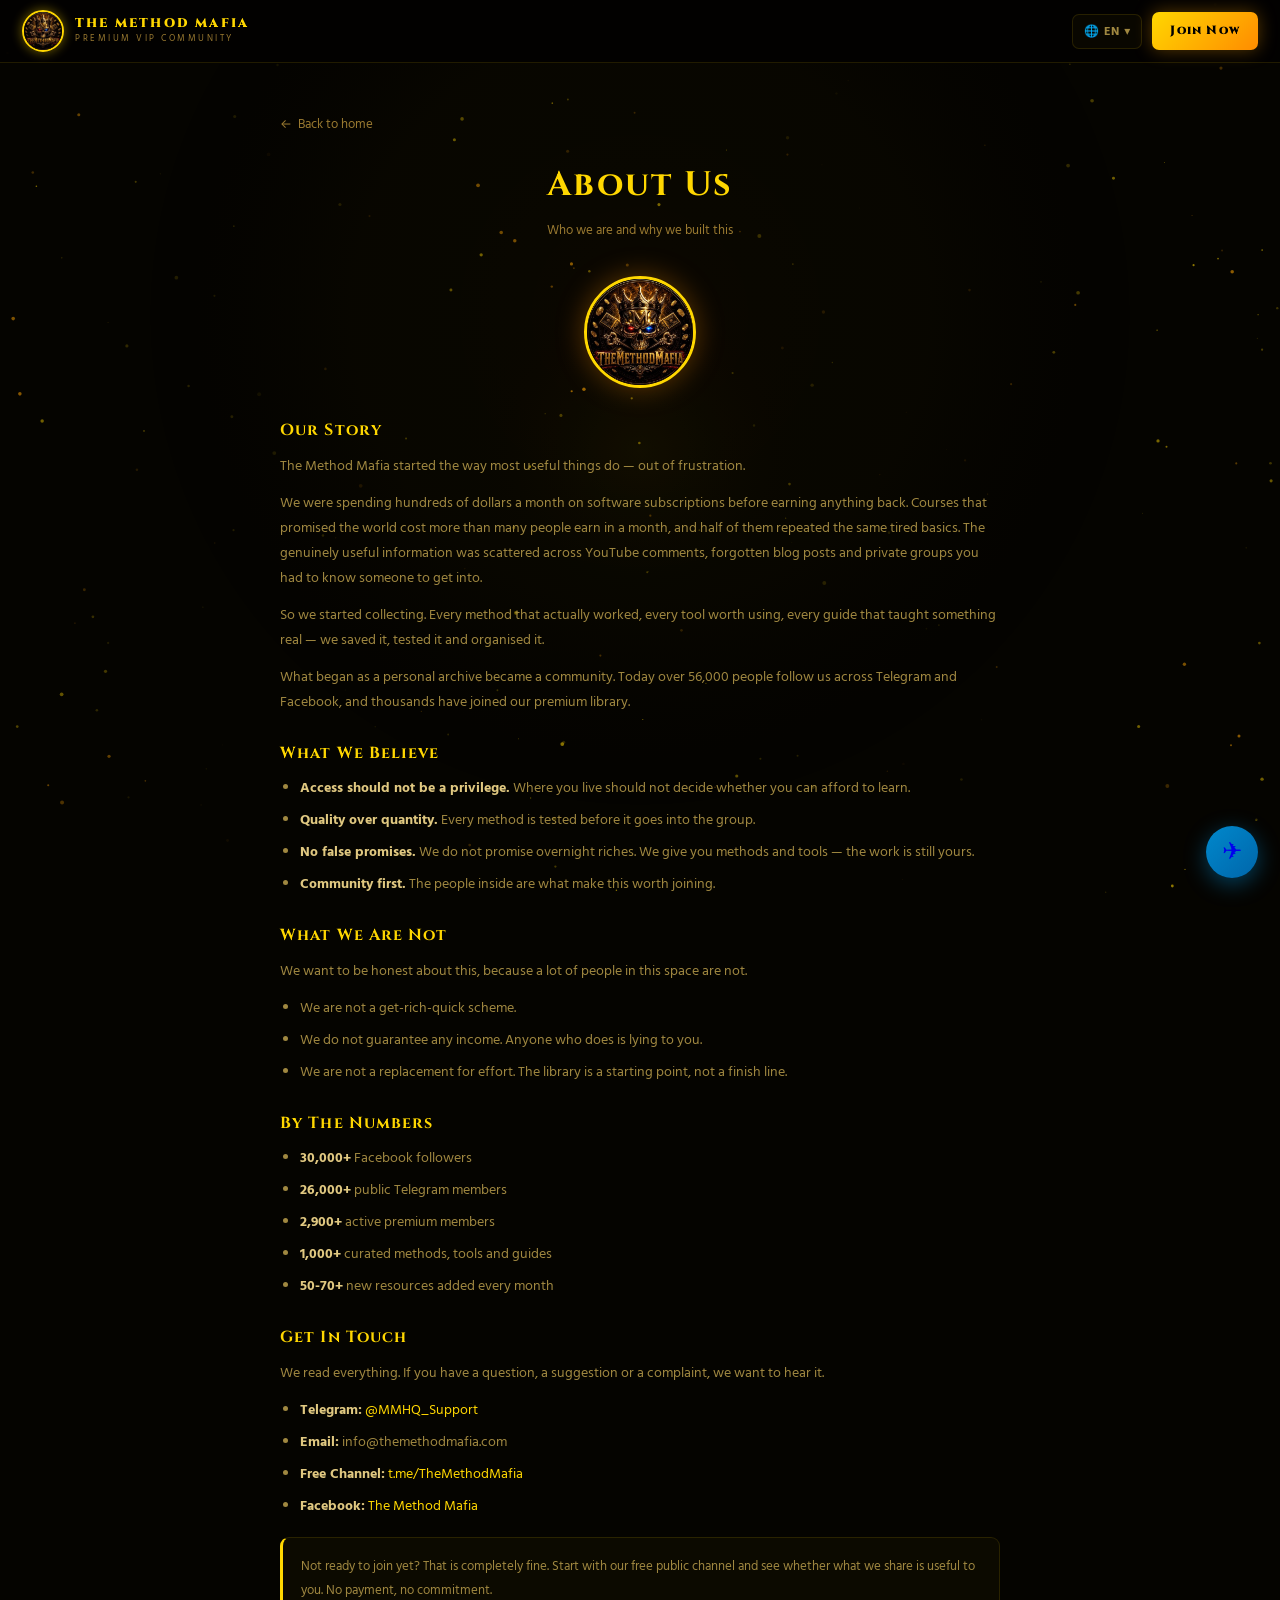
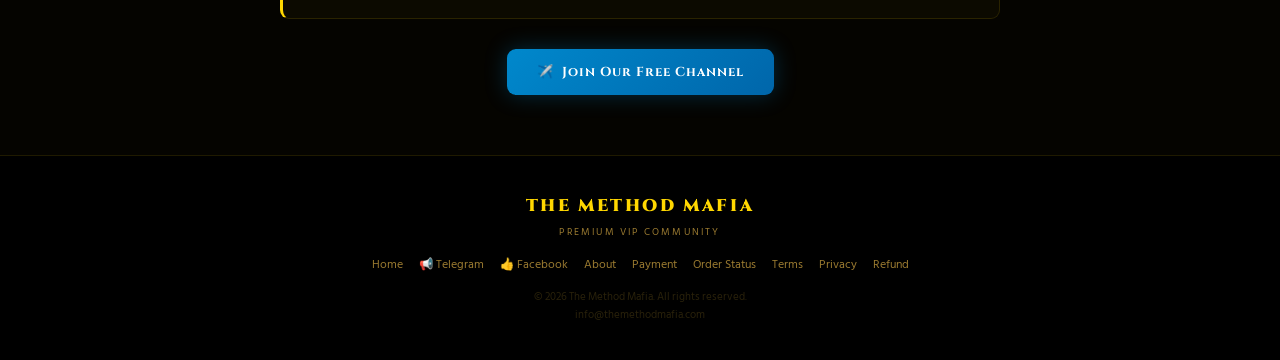
==== commit 87c3eb9f: "feat: site improvements — A/B/C/D/E4 + pricing correction PRICING (Swa correction) - ENTRY_REGULAR_U" ====
--- a/about.html
+++ b/about.html
@@ -4,16 +4,24 @@
 <meta charset="UTF-8">
 <meta name="viewport" content="width=device-width,initial-scale=1">
 <title>About Us — The Method Mafia</title>
-<meta name="description" content="About The Method Mafia community">
+<meta name="description" content="About The Method Mafia — a VIP community of 2900+ members sharing 1000+ premium digital methods, AI tools, ad credits and freelancer resources.">
+<link rel="canonical" href="https://themethodmafia.com/about.html">
 <link rel="icon" href="images/logo.jpg">
 <link href="https://fonts.googleapis.com/css2?family=Cinzel:wght@700;900&family=Hind+Siliguri:wght@400;600;700&family=Inter:wght@700;900&display=swap" rel="stylesheet">
 <link rel="stylesheet" href="css/style.css">
 <script src="config.js"></script>
 <script>try{var L=localStorage.getItem('mm_lang');if(L)document.documentElement.lang=L;}catch(e){}</script>
-<script async src="https://www.googletagmanager.com/gtag/js"></script>
+<!-- Google Analytics — B1 -->
 <script>
-window.dataLayer=window.dataLayer||[];function gtag(){dataLayer.push(arguments)}
-gtag('js',new Date()); gtag('config', CONFIG.GA_ID);
+(function(GA_ID){
+  var s=document.createElement('script');s.async=true;
+  s.src='https://www.googletagmanager.com/gtag/js?id='+GA_ID;
+  document.head.appendChild(s);
+  window.dataLayer=window.dataLayer||[];
+  function gtag(){dataLayer.push(arguments)}
+  window.gtag=gtag;
+  gtag('js',new Date());gtag('config',GA_ID);
+})(CONFIG.GA_ID);
 </script>
 </head>
 <body>
@@ -22,7 +30,7 @@
 <header>
   <div class="hdr-left">
     <a href="index.html" style="display:flex;align-items:center;gap:11px">
-      <div class="hdr-logo"><img src="images/logo.jpg" alt="The Method Mafia"></div>
+      <div class="hdr-logo"><img src="images/logo.jpg" alt="The Method Mafia" loading="lazy"></div>
       <div>
         <div class="hdr-name">THE METHOD MAFIA</div>
         <div class="hdr-sub" data-t="footerTag">Premium VIP Community</div>
@@ -49,7 +57,7 @@
 <div class="page-body">
 
 <div style="text-align:center;margin-bottom:30px">
-  <img src="images/logo.jpg" alt="The Method Mafia" style="width:112px;height:112px;border-radius:50%;object-fit:cover;border:3px solid var(--gold);margin:0 auto;box-shadow:0 0 28px rgba(255,140,0,.35)">
+  <img src="images/logo.jpg" alt="The Method Mafia" loading="lazy" style="width:112px;height:112px;border-radius:50%;object-fit:cover;border:3px solid var(--gold);margin:0 auto;box-shadow:0 0 28px rgba(255,140,0,.35)">
 </div>
 
 <h3 data-p="abH1">Our Story</h3>
--- a/css/style.css
+++ b/css/style.css
@@ -352,6 +352,7 @@
 .t-name{font-size:12.5px;font-weight:700;color:#f0d080}
 .t-date{font-size:9.5px;color:var(--gold-dim)}
 .t-stars{color:var(--gold);font-size:11px;margin-bottom:7px;letter-spacing:2.5px}
+.t-star-dim{color:#3a2e14;opacity:.65}
 .t-text{font-size:12px;color:var(--gold-dim);line-height:1.7}
 
 /* ═══ PRICING ═══ */
@@ -376,6 +377,14 @@
 .p-per{font-size:16px;color:var(--gold-dim);font-weight:400}
 .p-freq{font-size:11.5px;color:var(--gold-dim);margin:7px 0 3px;letter-spacing:.3px}
 .p-bdt{font-size:12.5px;color:#a07820;margin-bottom:20px;font-weight:600}
+.p-price-wrap{display:flex;align-items:baseline;justify-content:center;gap:12px;line-height:1}
+.p-price-old{font-family:var(--font-display);font-size:26px;font-weight:700;color:#7a5a1a;text-decoration:line-through;text-decoration-color:#ef4444;text-decoration-thickness:2.5px;opacity:.75}
+.p-save-badge{display:inline-block;margin:8px auto 4px;padding:5px 14px;font-size:11px;font-weight:800;letter-spacing:1.2px;text-transform:uppercase;color:#0a0a0a;background:linear-gradient(135deg,#ef4444,#f59e0b);border-radius:20px;box-shadow:0 4px 14px rgba(239,68,68,.35);animation:savepulse 2.2s ease-in-out infinite}
+@keyframes savepulse{0%,100%{transform:scale(1);box-shadow:0 4px 14px rgba(239,68,68,.35)}50%{transform:scale(1.05);box-shadow:0 6px 22px rgba(239,68,68,.55)}}
+.local-old{text-decoration:line-through;text-decoration-color:#ef4444;color:#6a4d18;opacity:.7;margin-right:6px;font-weight:500}
+.price-old{text-decoration:line-through;text-decoration-color:#ef4444;text-decoration-thickness:2px;color:#c9a24a;opacity:.7;font-weight:600;margin-right:4px;font-size:.85em}
+.price-save{display:inline-block;margin-left:8px;padding:3px 10px;font-size:.55em;font-weight:800;letter-spacing:.8px;color:#0a0a0a;background:linear-gradient(135deg,#ef4444,#f59e0b);border-radius:14px;vertical-align:middle;text-transform:uppercase;text-shadow:none;box-shadow:0 3px 10px rgba(239,68,68,.4)}
+.plan-old{color:#8a6a2a;opacity:.7;font-weight:500;margin-right:4px;text-decoration-color:#ef4444;text-decoration-thickness:2px}
 .p-feats{text-align:left;margin-bottom:20px;display:flex;flex-direction:column;gap:8px}
 .p-feat{display:flex;align-items:flex-start;gap:9px;font-size:12.5px;color:#c8a84b;line-height:1.5}
 .chk{color:var(--green);font-size:13px;flex-shrink:0;margin-top:2px}
@@ -665,3 +674,120 @@
   .final-cta{padding:48px 16px 54px}
   .pay-badge{padding:7px 10px;font-size:11px}
 }
+
+/* ═══ MOBILE STICKY CTA (A3) ═══ */
+.sticky-cta{
+  display:none;position:fixed;bottom:0;left:0;right:0;z-index:890;
+  background:linear-gradient(135deg,#c8800a,#FFD700);
+  color:#000;font-weight:800;font-size:14px;letter-spacing:.5px;
+  text-align:center;padding:14px 16px;
+  box-shadow:0 -3px 18px rgba(255,140,0,.38);
+  align-items:center;justify-content:center;gap:10px;
+  text-decoration:none;
+  transition:opacity .3s,transform .3s;
+  transform:translateY(100%);opacity:0;
+}
+.sticky-cta.show{
+  transform:translateY(0);opacity:1;
+}
+@media(max-width:700px){
+  .sticky-cta{display:flex}
+  /* push toast/float above sticky bar */
+  .toast{bottom:80px}
+  .float-tg{bottom:74px}
+  body.sticky-visible .scroll-top{bottom:78px}
+}
+
+/* ═══ UPSELL BOX (A2) ═══ */
+.upsell-box{
+  background:linear-gradient(135deg,rgba(255,140,0,.06),rgba(255,215,0,.04));
+  border:1px solid rgba(255,215,0,.22);
+  border-left:3px solid var(--gold-2);
+  border-radius:var(--radius);
+  padding:18px 20px;margin:28px 0 0;
+  max-width:700px;margin-left:auto;margin-right:auto;
+}
+.upsell-title{
+  font-family:var(--font-display);font-size:13px;
+  color:var(--gold);letter-spacing:.8px;margin-bottom:7px;
+}
+.upsell-text{font-size:12.5px;color:var(--gold-dim);line-height:1.75}
+.upsell-text strong{color:#d4a820}
+
+/* ═══ NEXT STEPS BOX (A1/A5) ═══ */
+.next-steps-box{
+  background:rgba(34,197,94,.05);
+  border:1px solid rgba(34,197,94,.22);
+  border-radius:var(--radius);
+  padding:20px 22px;margin:22px 0;
+}
+.next-steps-title{
+  font-family:var(--font-display);font-size:13.5px;
+  color:var(--green);letter-spacing:.8px;margin-bottom:12px;
+}
+.next-step{
+  font-size:13px;color:var(--text-dim);line-height:1.7;
+  margin-bottom:8px;
+}
+.next-step strong{color:#e0c880}
+.next-steps-note{
+  font-size:11.5px;color:var(--gold-dim);margin-top:12px;
+  border-top:1px solid rgba(34,197,94,.15);padding-top:10px;
+}
+
+/* ═══ LIVE POP city text ═══ */
+.live-city{opacity:.8}
+
+/* ═══ BLOG PAGES ═══ */
+.blog-wrap{max-width:760px;margin:0 auto;padding:48px 20px 70px;position:relative;z-index:1}
+.blog-hero{text-align:center;padding:0 0 36px}
+.blog-tag{
+  display:inline-block;background:rgba(255,140,0,.12);
+  border:1px solid rgba(255,215,0,.25);border-radius:20px;
+  font-size:11px;letter-spacing:1.5px;text-transform:uppercase;
+  color:var(--gold-2);padding:5px 14px;margin-bottom:16px;font-weight:700;
+}
+.blog-title{
+  font-family:var(--font-display);font-size:clamp(22px,5vw,38px);
+  color:var(--gold);letter-spacing:1.5px;line-height:1.2;margin-bottom:14px;
+}
+.blog-meta{font-size:11.5px;color:var(--gold-dim);margin-bottom:0}
+.blog-body{font-size:14px;line-height:1.85;color:var(--text-dim)}
+.blog-body h2{
+  font-family:var(--font-display);font-size:18px;color:var(--gold);
+  letter-spacing:1px;margin:34px 0 12px;
+}
+.blog-body h3{
+  font-family:var(--font-display);font-size:15px;color:#d4a820;
+  letter-spacing:.8px;margin:24px 0 9px;
+}
+.blog-body p{margin-bottom:16px}
+.blog-body ul,.blog-body ol{margin:0 0 16px 22px}
+.blog-body li{margin-bottom:8px}
+.blog-body strong{color:#e0c880}
+.blog-body a{color:var(--gold-2);text-decoration:underline}
+.blog-body a:hover{color:var(--gold)}
+.blog-divider{border:none;border-top:1px solid var(--line);margin:34px 0}
+.blog-cta-box{
+  background:linear-gradient(135deg,rgba(255,140,0,.07),rgba(255,215,0,.04));
+  border:1px solid rgba(255,215,0,.25);border-radius:var(--radius-lg);
+  padding:34px 28px;margin:40px 0 0;text-align:center;
+}
+.blog-cta-box h3{
+  font-family:var(--font-display);font-size:20px;
+  color:var(--gold);letter-spacing:1.5px;margin-bottom:10px;
+}
+.blog-cta-box p{font-size:13px;color:var(--gold-dim);margin-bottom:20px}
+
+/* ═══ FOOTER BLOG LINKS ═══ */
+.ft-section{margin:14px 0 0}
+.ft-section-title{
+  font-size:10px;letter-spacing:2px;text-transform:uppercase;
+  color:var(--gold-dim);margin-bottom:8px;
+}
+
+@media(max-width:700px){
+  .blog-wrap{padding:36px 16px 56px}
+  .next-steps-box{padding:16px 15px}
+  .upsell-box{padding:15px 16px}
+}
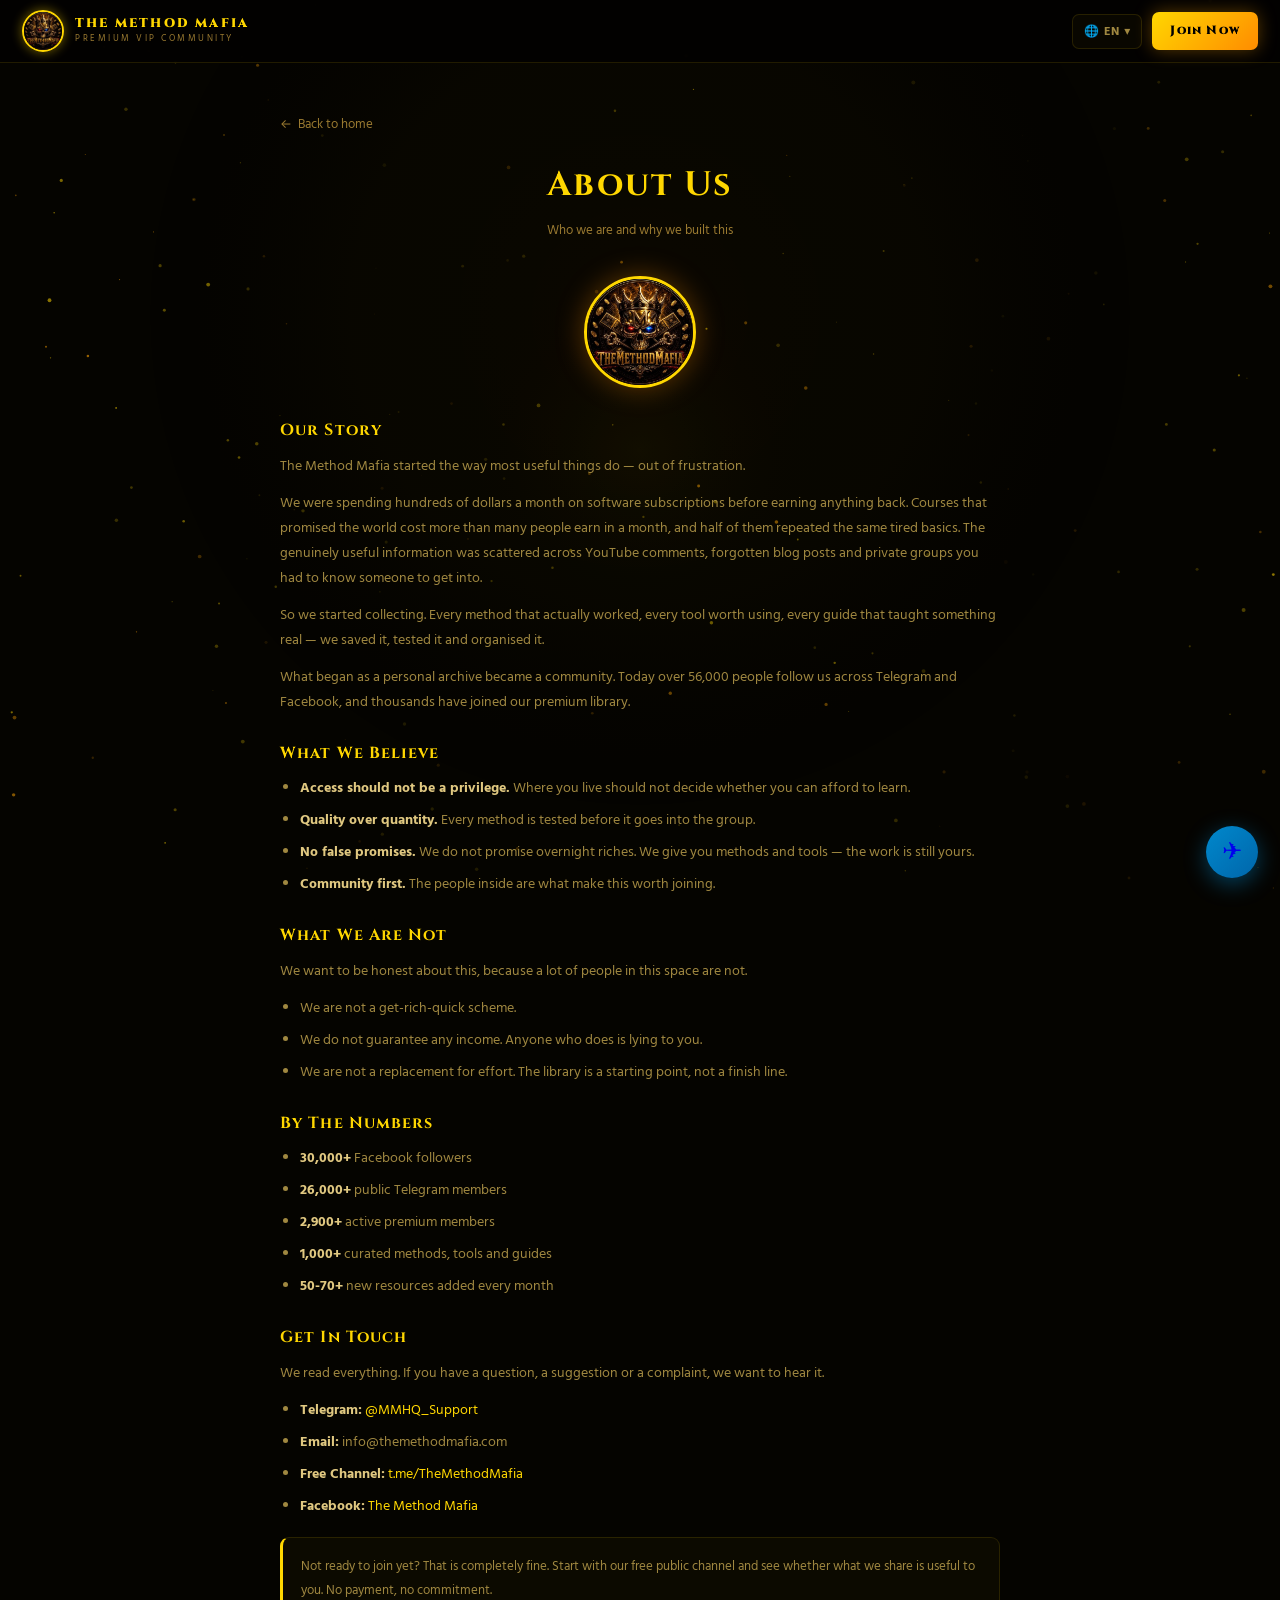
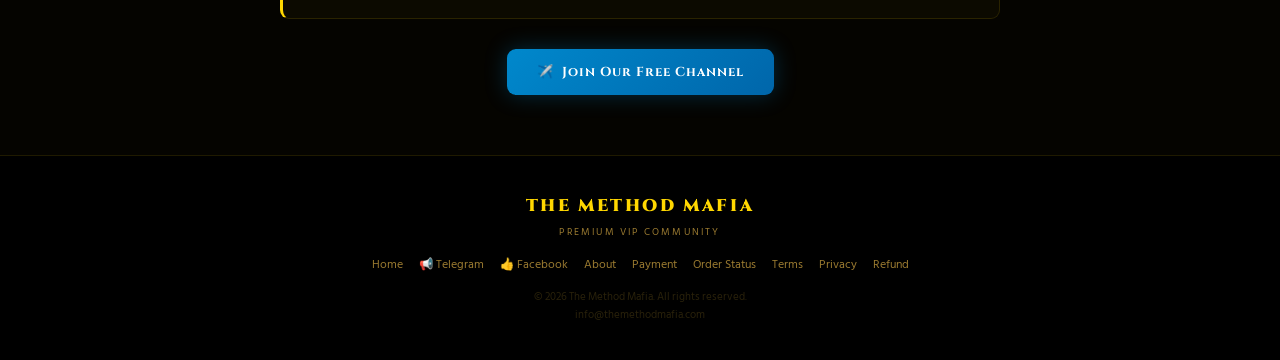
==== commit 83f61c50: "Add Meta + TikTok conversion tracking with Sheet Active CAPI Shared pixels on all public pages, pers" ====
--- a/about.html
+++ b/about.html
@@ -10,6 +10,8 @@
 <link href="https://fonts.googleapis.com/css2?family=Cinzel:wght@700;900&family=Hind+Siliguri:wght@400;600;700&family=Inter:wght@700;900&display=swap" rel="stylesheet">
 <link rel="stylesheet" href="css/style.css">
 <script src="config.js"></script>
+<script src="js/tracking-lib.js"></script>
+<script src="js/pixels.js"></script>
 <script>try{var L=localStorage.getItem('mm_lang');if(L)document.documentElement.lang=L;}catch(e){}</script>
 <!-- Google Analytics — B1 -->
 <script>
--- a/css/style.css
+++ b/css/style.css
@@ -1,9 +1,9 @@
 /* ═══════════════════════════════════════════════════════════
    THE METHOD MAFIA — STYLESHEET
-   সব রঙ ও ডিজাইন এখানে। রঙ বদলাতে চাইলে :root এ বদলাও।
+   সব রং ও ডিজাইন এখানে। রং বদলাতে চাইলে :root এ বদলাও।
    ═══════════════════════════════════════════════════════════ */
 
-/* ─── রঙ (এখানে বদলালে পুরো সাইটে বদলাবে) ─── */
+/* ─── রং (এখানে বদলালে পুরো সাইটে বদলাবে) ─── */
 :root{
   --gold:#FFD700;
   --gold-2:#FFA500;
@@ -66,11 +66,13 @@
   box-shadow:0 0 12px rgba(255,215,0,.45);
 }
 .hdr-logo img{width:100%;height:100%;object-fit:cover}
+.hdr-text{min-width:0;overflow:hidden}
 .hdr-name{
   font-family:var(--font-display);font-size:12.5px;font-weight:900;
   color:var(--gold);letter-spacing:2.2px;line-height:1.25;white-space:nowrap;
-}
-.hdr-sub{font-size:8.5px;color:var(--gold-dim);letter-spacing:2.5px;text-transform:uppercase}
+  overflow:hidden;text-overflow:ellipsis;
+}
+.hdr-sub{font-size:8.5px;color:var(--gold-dim);letter-spacing:2.5px;text-transform:uppercase;white-space:nowrap;overflow:hidden;text-overflow:ellipsis}
 .hdr-right{display:flex;align-items:center;gap:10px;flex-shrink:0}
 
 /* Language switcher */
@@ -378,13 +380,62 @@
 .p-freq{font-size:11.5px;color:var(--gold-dim);margin:7px 0 3px;letter-spacing:.3px}
 .p-bdt{font-size:12.5px;color:#a07820;margin-bottom:20px;font-weight:600}
 .p-price-wrap{display:flex;align-items:baseline;justify-content:center;gap:12px;line-height:1}
-.p-price-old{font-family:var(--font-display);font-size:26px;font-weight:700;color:#7a5a1a;text-decoration:line-through;text-decoration-color:#ef4444;text-decoration-thickness:2.5px;opacity:.75}
+/* Pricing card regular (struck) price — bright enough to read instantly on dark bg */
+.p-price-old{
+  font-family:var(--font-display);font-size:26px;font-weight:700;
+  color:rgba(228,175,70,.85);          /* bright gold — clearly legible on dark card */
+  text-decoration:line-through;
+  text-decoration-color:#ef4444;       /* vivid red slash = urgency */
+  text-decoration-thickness:3px;
+  text-shadow:0 1px 6px rgba(0,0,0,.5);/* subtle shadow = lift off card */
+}
 .p-save-badge{display:inline-block;margin:8px auto 4px;padding:5px 14px;font-size:11px;font-weight:800;letter-spacing:1.2px;text-transform:uppercase;color:#0a0a0a;background:linear-gradient(135deg,#ef4444,#f59e0b);border-radius:20px;box-shadow:0 4px 14px rgba(239,68,68,.35);animation:savepulse 2.2s ease-in-out infinite}
 @keyframes savepulse{0%,100%{transform:scale(1);box-shadow:0 4px 14px rgba(239,68,68,.35)}50%{transform:scale(1.05);box-shadow:0 6px 22px rgba(239,68,68,.55)}}
-.local-old{text-decoration:line-through;text-decoration-color:#ef4444;color:#6a4d18;opacity:.7;margin-right:6px;font-weight:500}
-.price-old{text-decoration:line-through;text-decoration-color:#ef4444;text-decoration-thickness:2px;color:#c9a24a;opacity:.7;font-weight:600;margin-right:4px;font-size:.85em}
+/* BDT local-price struck (dark bg context) */
+.local-old{
+  text-decoration:line-through;
+  text-decoration-color:#ef4444;
+  text-decoration-thickness:2px;
+  color:rgba(220,165,55,.8);            /* bright enough on dark */
+  margin-right:6px;font-weight:600;
+}
+/* Generic struck regular price — default dark-bg context */
+.price-old{
+  text-decoration:line-through;
+  text-decoration-color:#ef4444;
+  text-decoration-thickness:3px;
+  color:rgba(230,170,50,.88);           /* visible gold on dark bg */
+  font-weight:800;margin-right:5px;font-size:.9em;
+}
+/* ── On YELLOW/GOLD CTA buttons: dark, bold, thick strike for "was $100" urgency ── */
+.cta-lg .price-old,
+.sticky-cta .price-old{
+  color:rgba(0,0,0,.72);               /* dark — legible on gold gradient */
+  font-size:.95em;                     /* larger — closer to $30 size so it reads */
+  font-weight:900;                     /* maximum weight */
+  text-decoration-color:rgba(160,0,0,.9); /* deep red slash */
+  text-decoration-thickness:4px;       /* thick = unmissably crossed out */
+  margin-right:6px;
+  letter-spacing:-.3px;
+}
+@media(max-width:700px){
+  /* Mobile: make regular-price strike even more prominent */
+  .cta-lg .price-old,
+  .sticky-cta .price-old{
+    font-size:1em;                     /* full-size on mobile for clarity */
+    text-decoration-thickness:5px;
+    color:rgba(0,0,0,.78);
+  }
+}
 .price-save{display:inline-block;margin-left:8px;padding:3px 10px;font-size:.55em;font-weight:800;letter-spacing:.8px;color:#0a0a0a;background:linear-gradient(135deg,#ef4444,#f59e0b);border-radius:14px;vertical-align:middle;text-transform:uppercase;text-shadow:none;box-shadow:0 3px 10px rgba(239,68,68,.4)}
-.plan-old{color:#8a6a2a;opacity:.7;font-weight:500;margin-right:4px;text-decoration-color:#ef4444;text-decoration-thickness:2px}
+/* Plan selector struck price (dark bg) */
+.plan-old{
+  color:rgba(215,155,45,.85);           /* bright enough on dark */
+  font-weight:700;margin-right:4px;
+  text-decoration:line-through;
+  text-decoration-color:#ef4444;
+  text-decoration-thickness:2px;
+}
 .p-feats{text-align:left;margin-bottom:20px;display:flex;flex-direction:column;gap:8px}
 .p-feat{display:flex;align-items:flex-start;gap:9px;font-size:12.5px;color:#c8a84b;line-height:1.5}
 .chk{color:var(--green);font-size:13px;flex-shrink:0;margin-top:2px}
@@ -601,9 +652,19 @@
 /* ═══ RESPONSIVE ═══ */
 @media(max-width:700px){
   header{padding:9px 14px}
-  .hdr-name{font-size:11px;letter-spacing:1.6px}
-  .hdr-sub{font-size:7.5px;letter-spacing:1.8px}
-  .btn-gold{padding:8px 14px;font-size:11px}
+  /* Tighter letter-spacing so wordmark fits without clipping */
+  .hdr-name{font-size:11px;letter-spacing:0.8px}
+  .hdr-sub{font-size:7.5px;letter-spacing:1px}
+  /* ── Tap targets: minimum 44 × 44 px ── */
+  .btn-gold{display:inline-flex;align-items:center;justify-content:center;min-height:44px;padding:0 14px;font-size:11px}
+  .lang-btn{min-height:44px;padding:0 11px}
+  .tab-btn{min-height:44px;padding:8px 13px}
+  .scroll-top{width:44px;height:44px;bottom:20px;left:18px}
+  /* ── Exit popup: prevent off-screen clipping on short viewports ── */
+  .exit-box{padding:24px 20px;max-height:88vh;overflow-y:auto}
+  .exit-icon{font-size:28px;margin-bottom:10px}
+  .exit-title{font-size:17px}
+  /* ── Layout ── */
   .hero{padding:42px 16px 38px}
   .logo-wrap,.logo-img{width:145px;height:145px}
   .logo-ring{width:178px;height:178px}
@@ -614,7 +675,6 @@
   .cd-box{min-width:52px;padding:8px 11px}
   .cd-n{font-size:24px}
   .float-tg{width:46px;height:46px;font-size:21px;bottom:18px;right:18px}
-  .scroll-top{width:36px;height:36px;bottom:20px;left:18px}
   .live-pop{max-width:230px;bottom:18px;left:18px;padding:9px 12px}
   .toast{bottom:76px;right:18px;max-width:250px}
 }
@@ -692,10 +752,11 @@
 }
 @media(max-width:700px){
   .sticky-cta{display:flex}
-  /* push toast/float above sticky bar */
+  /* push overlapping elements above sticky bar (~48px tall) */
   .toast{bottom:80px}
   .float-tg{bottom:74px}
-  body.sticky-visible .scroll-top{bottom:78px}
+  body.sticky-visible .scroll-top{bottom:80px}
+  body.sticky-visible .live-pop{bottom:80px}
 }
 
 /* ═══ UPSELL BOX (A2) ═══ */
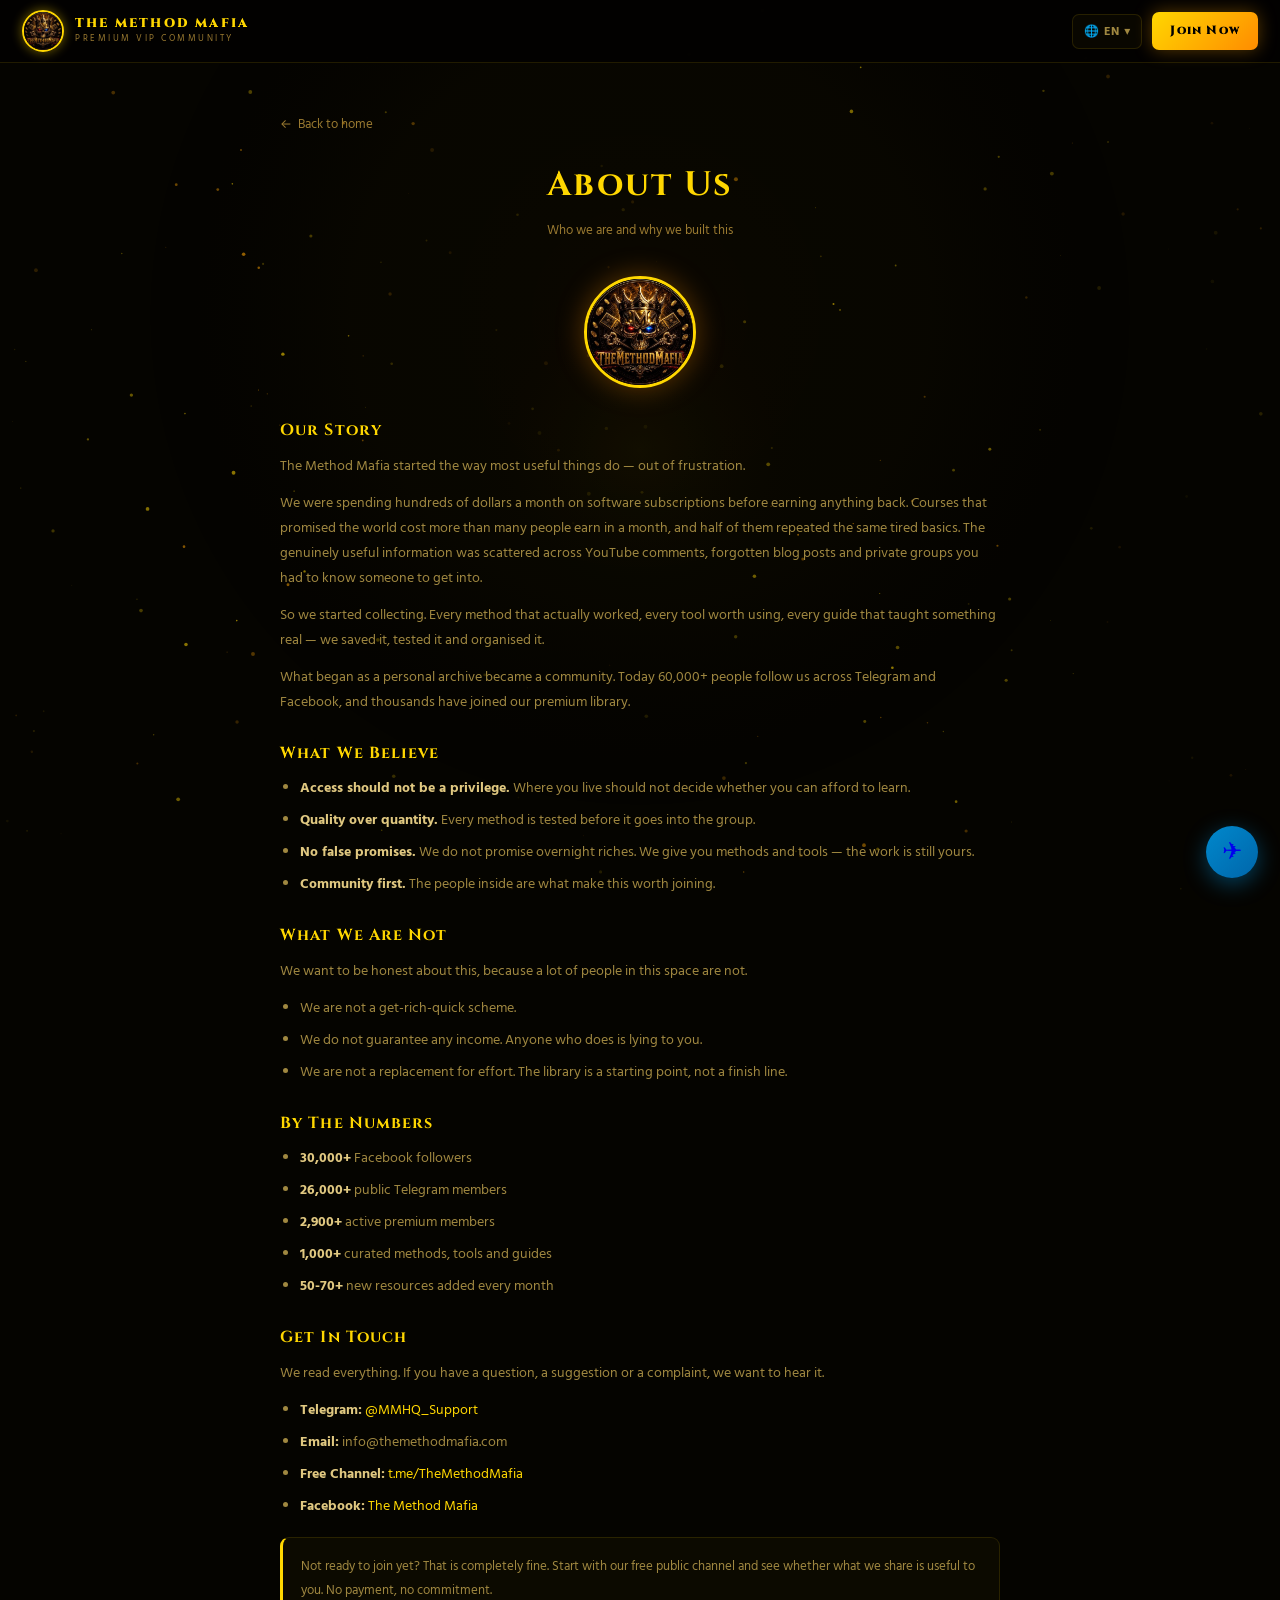
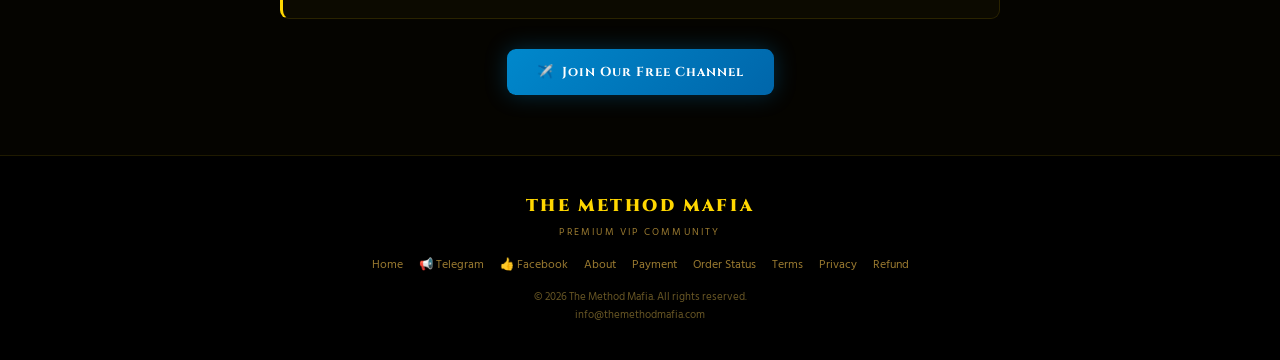
==== commit 321b7b43: "Orders: 5-digit Order IDs, beacon+fetch delivery, browser meta for CAPI; SEO: clean sitemap/canonica" ====
--- a/about.html
+++ b/about.html
@@ -5,7 +5,7 @@
 <meta name="viewport" content="width=device-width,initial-scale=1">
 <title>About Us — The Method Mafia</title>
 <meta name="description" content="About The Method Mafia — a VIP community of 2900+ members sharing 1000+ premium digital methods, AI tools, ad credits and freelancer resources.">
-<link rel="canonical" href="https://themethodmafia.com/about.html">
+<link rel="canonical" href="https://themethodmafia.com/about">
 <link rel="icon" href="images/logo.jpg">
 <link href="https://fonts.googleapis.com/css2?family=Cinzel:wght@700;900&family=Hind+Siliguri:wght@400;600;700&family=Inter:wght@700;900&display=swap" rel="stylesheet">
 <link rel="stylesheet" href="css/style.css">
--- a/css/style.css
+++ b/css/style.css
@@ -217,7 +217,7 @@
   transition:transform .25s,box-shadow .25s;margin-bottom:11px;
 }
 .cta-lg:hover{transform:translateY(-4px) scale(1.02);box-shadow:0 0 58px rgba(255,165,0,.62)}
-.cta-note{font-size:10.5px;color:var(--gold-dim);letter-spacing:.4px}
+.cta-note{font-size:10.5px;color:rgba(200,168,70,.88);letter-spacing:.4px}
 
 /* ═══ LAYOUT ═══ */
 .divider{height:1px;background:linear-gradient(90deg,transparent,var(--line-2),transparent);position:relative;z-index:1}
@@ -356,6 +356,15 @@
 .t-stars{color:var(--gold);font-size:11px;margin-bottom:7px;letter-spacing:2.5px}
 .t-star-dim{color:#3a2e14;opacity:.65}
 .t-text{font-size:12px;color:var(--gold-dim);line-height:1.7}
+.testi-more-wrap{text-align:center;margin-top:22px}
+.testi-more-btn{
+  background:transparent;border:1px solid var(--gold);color:var(--gold);
+  padding:11px 38px;border-radius:6px;cursor:pointer;font-size:12.5px;
+  letter-spacing:1.2px;text-transform:uppercase;font-weight:600;
+  transition:background .2s,color .2s,opacity .2s;
+}
+.testi-more-btn:hover:not(:disabled){background:var(--gold);color:#000}
+.testi-more-btn:disabled{opacity:.45;cursor:default}
 
 /* ═══ PRICING ═══ */
 .price-grid{display:grid;grid-template-columns:repeat(auto-fit,minmax(275px,1fr));gap:20px;max-width:700px;margin:0 auto}
@@ -471,6 +480,40 @@
 .inp::placeholder{color:rgba(128,104,32,.4)}
 .inp.error{border-color:var(--red)}
 
+.lang-pref{
+  background:rgba(255,215,0,.03);
+  border:1px solid var(--line-2);
+  border-radius:14px;
+  padding:14px 12px 12px;
+}
+.lang-pref-row{display:flex;gap:8px}
+.lang-pref-opt{
+  flex:1;min-width:0;
+  background:rgba(255,215,0,.04);
+  border:2px solid var(--line-2);
+  border-radius:999px;
+  padding:10px 8px;
+  text-align:center;
+  font-size:13px;font-weight:700;
+  color:var(--gold-dim);
+  transition:.2s;
+  line-height:1.2;
+}
+.lang-pref-opt:hover{border-color:var(--gold);color:var(--gold)}
+.lang-pref-opt.sel:hover{color:#0a0a0a}
+.lang-pref-opt.sel{
+  border-color:var(--gold);
+  color:#0a0a0a;
+  background:linear-gradient(135deg,#FFD700,#FFA500 55%,#FF7A00);
+  font-weight:800;
+}
+.lang-pref-hint{
+  margin:9px 2px 0;
+  font-size:10.5px;
+  color:var(--gold-dim);
+  line-height:1.45;
+}
+
 .plan-row{display:flex;gap:8px}
 .plan-opt{
   flex:1;background:rgba(255,215,0,.04);border:2px solid transparent;
@@ -489,14 +532,140 @@
 .o-gold{color:var(--gold);font-weight:700}
 
 .submit-btn{
-  width:100%;background:linear-gradient(135deg,#FFD700,#FFA500 55%,#FF7A00);
+  display:block;width:100%;box-sizing:border-box;text-align:center;text-decoration:none;
+  background:linear-gradient(135deg,#FFD700,#FFA500 55%,#FF7A00);
   color:#000;padding:16px;border-radius:9px;
   font-family:var(--font-display);font-size:15px;font-weight:900;letter-spacing:1.6px;
   box-shadow:0 0 26px rgba(255,165,0,.3);transition:.25s;
 }
 .submit-btn:hover{transform:translateY(-3px);box-shadow:0 0 44px rgba(255,165,0,.5)}
 .submit-btn:disabled{opacity:.55;cursor:not-allowed;transform:none}
+.submit-btn.is-sending{opacity:.7;transform:none}
 .form-footer{text-align:center;margin-top:13px;font-size:10.5px;color:rgba(128,104,32,.55);line-height:1.6}
+
+.order-handoff{
+  display:none;
+  margin-top:16px;
+  background:rgba(0,136,204,.08);
+  border:1px solid rgba(0,136,204,.45);
+  border-radius:12px;
+  padding:16px 14px 14px;
+}
+.order-handoff.show{display:block}
+.order-handoff-title{
+  font-family:var(--font-display);
+  font-size:14px;
+  font-weight:800;
+  letter-spacing:.6px;
+  color:#9fd4ff;
+  margin-bottom:8px;
+}
+.order-handoff-note{
+  font-size:12.5px;
+  line-height:1.55;
+  color:var(--text);
+  margin-bottom:10px;
+}
+.order-handoff-summary{
+  white-space:pre-wrap;
+  word-break:break-word;
+  font-family:ui-monospace,SFMono-Regular,Menlo,Consolas,monospace;
+  font-size:11.5px;
+  line-height:1.45;
+  color:#f3e6b8;
+  background:rgba(0,0,0,.45);
+  border:1px solid var(--line);
+  border-radius:8px;
+  padding:12px;
+  margin:0 0 12px;
+  max-height:220px;
+  overflow:auto;
+}
+.order-copy-btn{
+  width:100%;
+  min-height:48px;
+  margin-bottom:10px;
+  background:transparent;
+  color:var(--gold);
+  border:2px solid var(--gold);
+  border-radius:9px;
+  font-size:14px;
+  font-weight:800;
+  letter-spacing:.4px;
+}
+.order-copy-btn:hover{background:rgba(255,215,0,.08)}
+.order-tg-btn{
+  display:flex;
+  align-items:center;
+  justify-content:center;
+  width:100%;
+  min-height:56px;
+  padding:14px 16px;
+  border-radius:9px;
+  background:linear-gradient(135deg,#2AABEE,#229ED9 55%,#1a8bc4);
+  color:#fff;
+  font-family:var(--font-display);
+  font-size:15px;
+  font-weight:800;
+  letter-spacing:.5px;
+  text-align:center;
+  text-decoration:none;
+  box-shadow:0 0 22px rgba(0,136,204,.35);
+}
+.order-tg-btn:hover{color:#fff;transform:translateY(-2px)}
+
+.pay-now{
+  display:none;margin-top:16px;
+  background:rgba(255,215,0,.03);
+  border:1px solid var(--line-2);
+  border-radius:12px;
+  padding:16px 14px 14px;
+}
+.pay-now.show{display:block}
+#payNow[hidden]{display:none !important}
+.pay-now-title{
+  font-family:var(--font-display);
+  font-size:14px;font-weight:800;letter-spacing:1.4px;
+  color:var(--gold);text-align:center;margin-bottom:6px;
+}
+.pay-now-note{
+  font-size:12px;line-height:1.55;color:var(--gold-dim);
+  text-align:center;margin-bottom:8px;
+}
+.pay-now-id{
+  font-family:ui-monospace,SFMono-Regular,Menlo,Consolas,monospace;
+  font-size:11px;letter-spacing:.4px;color:var(--gold);
+  text-align:center;margin:0 0 12px;
+}
+.pay-now-btn{
+  display:flex;align-items:center;justify-content:center;
+  width:100%;min-height:52px;margin-bottom:10px;
+  border-radius:9px;text-decoration:none;
+  font-family:var(--font-display);
+  font-size:14px;font-weight:800;letter-spacing:.6px;
+  transition:transform .2s,box-shadow .2s;
+}
+.pay-now-crypto{
+  background:transparent;color:var(--gold);
+  border:2px solid var(--gold);
+}
+.pay-now-crypto:hover{background:rgba(255,215,0,.08);transform:translateY(-2px)}
+.pay-now-card{
+  background:linear-gradient(135deg,#FFD700,#FFA500 55%,#FF7A00);
+  color:#000;border:0;
+  box-shadow:0 0 22px rgba(255,165,0,.28);
+}
+.pay-now-card:hover{color:#000;transform:translateY(-2px)}
+.pay-now-btn:focus-visible{outline:2px solid var(--gold);outline-offset:3px}
+.pay-now-status{
+  font-size:12px;line-height:1.45;color:var(--text);
+  text-align:center;margin:2px 0 0;
+}
+.pay-now-status[hidden]{display:none}
+@media (prefers-reduced-motion: reduce){
+  .pay-now-btn{transition:none}
+  .pay-now-crypto:hover,.pay-now-card:hover{transform:none}
+}
 
 /* ═══ FAQ ═══ */
 .faq{max-width:680px;margin:24px auto 0}
@@ -527,7 +696,7 @@
 .ft-links{display:flex;gap:16px;justify-content:center;flex-wrap:wrap;margin-bottom:14px}
 .ft-links a{font-size:11.5px;color:var(--gold-dim);transition:.2s}
 .ft-links a:hover{color:var(--gold)}
-.ft-copy{font-size:10.5px;color:rgba(128,104,32,.32);line-height:1.7}
+.ft-copy{font-size:10.5px;color:rgba(160,132,55,.65);line-height:1.7}
 
 /* ═══ FLOATING ═══ */
 .float-tg{
@@ -672,11 +841,21 @@
   section{padding:40px 16px}
   .price-grid{grid-template-columns:1fr}
   .form-wrap{padding:24px 17px}
+  .lang-pref{padding:13px 10px 11px;border-radius:12px}
+  .lang-pref-opt{min-height:44px;padding:8px 6px;font-size:12.5px}
   .cd-box{min-width:52px;padding:8px 11px}
   .cd-n{font-size:24px}
   .float-tg{width:46px;height:46px;font-size:21px;bottom:18px;right:18px}
   .live-pop{max-width:230px;bottom:18px;left:18px;padding:9px 12px}
   .toast{bottom:76px;right:18px;max-width:250px}
+  /* Fix 3: hero/final CTA — clean 2-line layout on mobile */
+  .cta-lg{
+    display:flex;flex-direction:column;align-items:center;
+    gap:5px;padding:14px 28px;
+    font-size:14px;letter-spacing:.9px;
+  }
+  .cta-dash{display:none}
+  .cta-price-line{display:flex;align-items:center;gap:5px}
 }
 @media(max-width:380px){
   .hdr-sub{display:none}
@@ -751,12 +930,14 @@
   transform:translateY(0);opacity:1;
 }
 @media(max-width:700px){
-  .sticky-cta{display:flex}
-  /* push overlapping elements above sticky bar (~48px tall) */
+  .sticky-cta{display:flex;flex-wrap:wrap}
+  /* push overlapping elements above sticky bar */
   .toast{bottom:80px}
   .float-tg{bottom:74px}
   body.sticky-visible .scroll-top{bottom:80px}
-  body.sticky-visible .live-pop{bottom:80px}
+  body.sticky-visible .live-pop{bottom:88px}
+  /* prevent last content cards from hiding under sticky bar */
+  body.sticky-visible{padding-bottom:72px}
 }
 
 /* ═══ UPSELL BOX (A2) ═══ */
